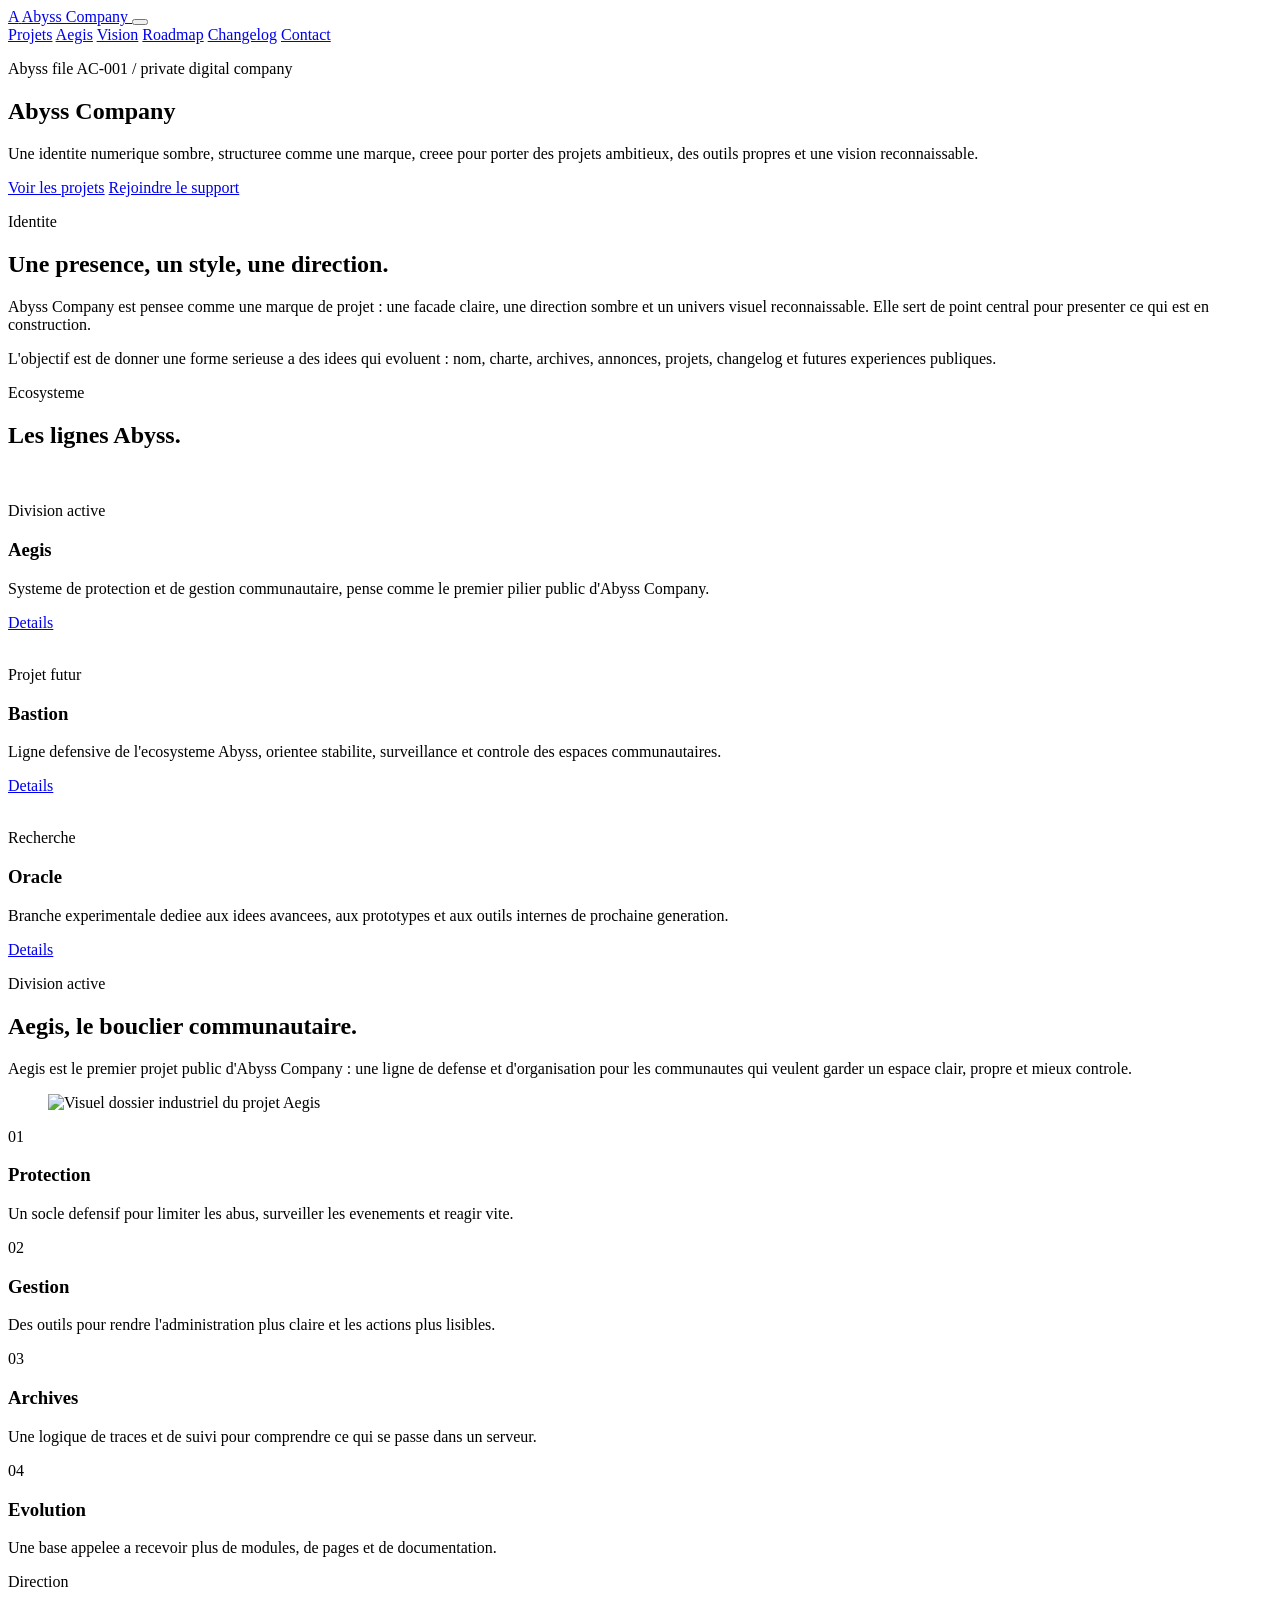
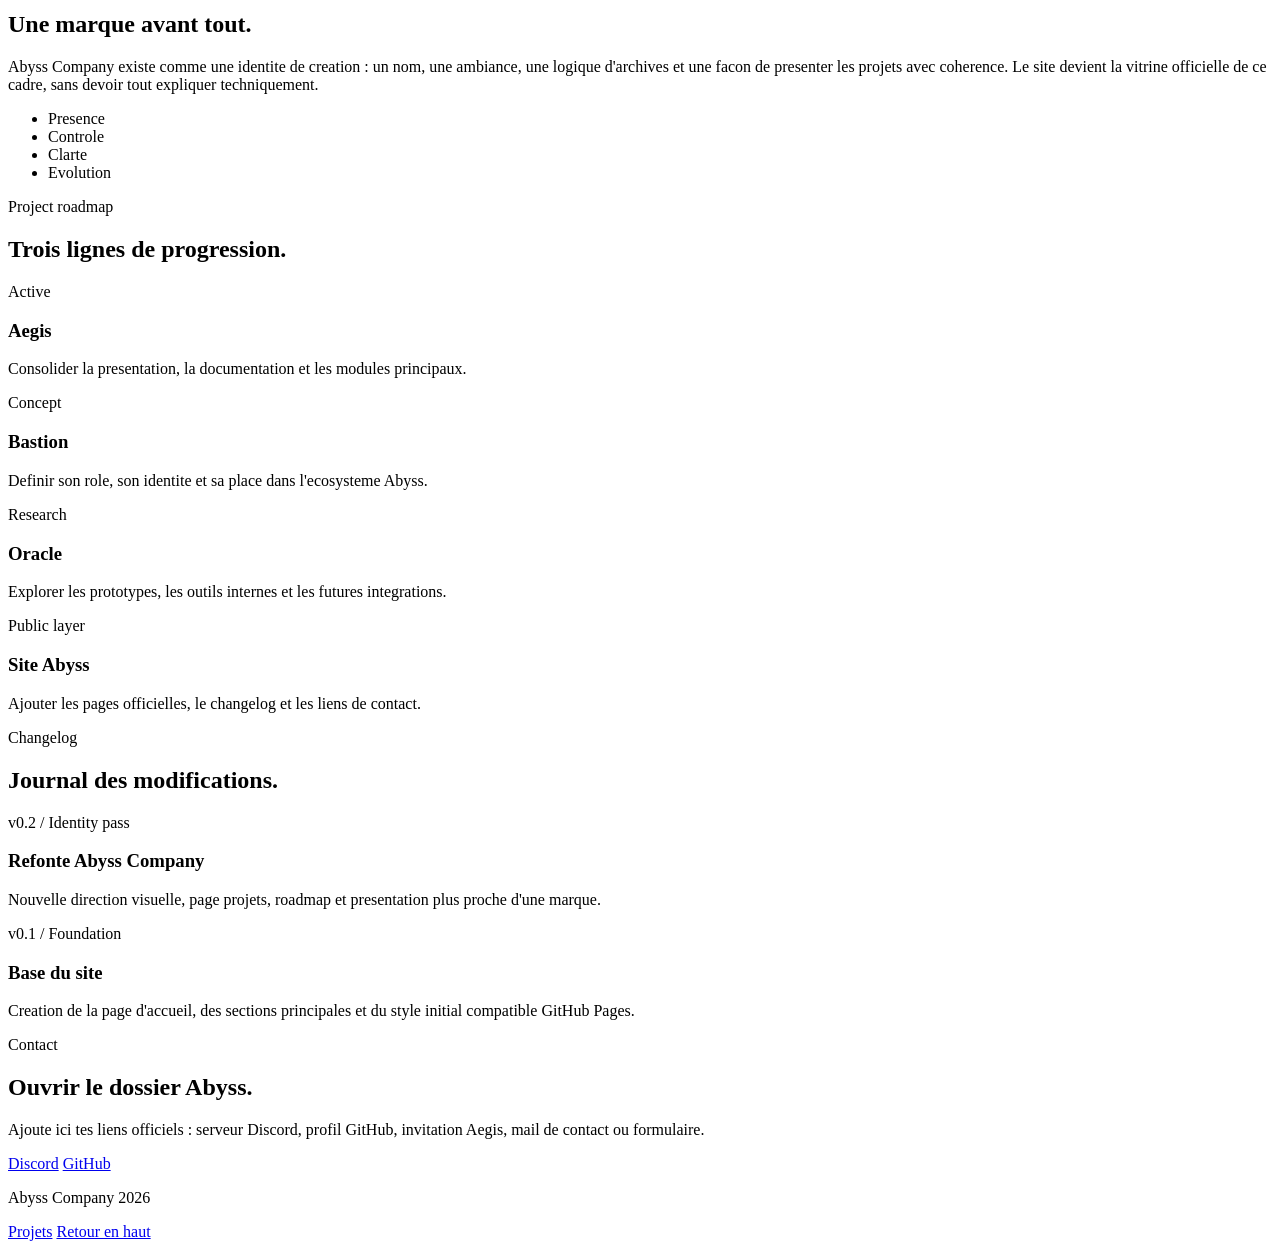
==== index.html @ 62815c14 "Add Abyss Company homepage" ====
<!doctype html>
<html lang="fr">
  <head>
    <meta charset="utf-8" />
    <meta name="viewport" content="width=device-width, initial-scale=1" />
    <meta
      name="description"
      content="Abyss Company est une identite numerique sombre et structuree, construite autour de projets ambitieux, d'outils communautaires et d'experiences en ligne."
    />
    <title>Abyss Company</title>
    <link rel="preconnect" href="https://fonts.googleapis.com" />
    <link rel="preconnect" href="https://fonts.gstatic.com" crossorigin />
    <link
      href="https://fonts.googleapis.com/css2?family=Cinzel:wght@600;700;800&family=Inter:wght@400;500;600;700;800&display=swap"
      rel="stylesheet"
    />
    <link rel="stylesheet" href="styles.css" />
  </head>
  <body>
    <header class="site-header">
      <a class="brand" href="index.html#top" aria-label="Abyss Company accueil">
        <span class="brand-mark">A</span>
        <span>Abyss Company</span>
      </a>

      <button class="nav-toggle" type="button" aria-expanded="false" aria-controls="site-nav">
        <span></span>
        <span></span>
        <span></span>
      </button>

      <nav class="site-nav" id="site-nav" aria-label="Navigation principale">
        <a href="projects.html">Projets</a>
        <a href="#aegis">Aegis</a>
        <a href="#vision">Vision</a>
        <a href="#roadmap">Roadmap</a>
        <a href="#changelog">Changelog</a>
        <a class="nav-action" href="#contact">Contact</a>
      </nav>
    </header>

    <main id="top">
      <section class="hero">
        <div class="hero-backdrop" aria-hidden="true"></div>
        <div class="hero-content">
          <p class="eyebrow">Abyss file AC-001 / private digital company</p>
          <h1>Abyss Company</h1>
          <p class="hero-lead">
            Une identite numerique sombre, structuree comme une marque, creee
            pour porter des projets ambitieux, des outils propres et une vision
            reconnaissable.
          </p>
          <div class="hero-actions" aria-label="Actions principales">
            <a class="button primary" href="projects.html">Voir les projets</a>
            <a class="button secondary" href="#contact">Rejoindre le support</a>
          </div>
        </div>
      </section>

      <section class="section intro" aria-labelledby="intro-title">
        <div class="section-heading">
          <p class="eyebrow">Identite</p>
          <h2 id="intro-title">Une presence, un style, une direction.</h2>
        </div>
        <div class="intro-grid">
          <p>
            Abyss Company est pensee comme une marque de projet : une facade
            claire, une direction sombre et un univers visuel reconnaissable.
            Elle sert de point central pour presenter ce qui est en construction.
          </p>
          <p>
            L'objectif est de donner une forme serieuse a des idees qui
            evoluent : nom, charte, archives, annonces, projets, changelog et
            futures experiences publiques.
          </p>
        </div>
      </section>

      <section class="section projects-section" id="projects" aria-labelledby="projects-title">
        <div class="section-heading">
          <p class="eyebrow">Ecosysteme</p>
          <h2 id="projects-title">Les lignes Abyss.</h2>
        </div>

        <div class="project-grid">
          <article class="project-card featured">
            <img src="assets/aegis-dossier.svg" alt="" aria-hidden="true" />
            <div>
              <p class="card-label">Division active</p>
              <h3>Aegis</h3>
              <p>
                Systeme de protection et de gestion communautaire, pense comme
                le premier pilier public d'Abyss Company.
              </p>
            </div>
            <a href="projects.html#aegis" aria-label="Voir le projet Aegis">Details</a>
          </article>

          <article class="project-card">
            <img src="assets/abyss-sigil.svg" alt="" aria-hidden="true" />
            <div>
              <p class="card-label">Projet futur</p>
              <h3>Bastion</h3>
              <p>
                Ligne defensive de l'ecosysteme Abyss, orientee stabilite,
                surveillance et controle des espaces communautaires.
              </p>
            </div>
            <a href="projects.html#bastion" aria-label="Voir le projet Bastion">Details</a>
          </article>

          <article class="project-card">
            <img src="assets/hero-abyss-industrial.svg" alt="" aria-hidden="true" />
            <div>
              <p class="card-label">Recherche</p>
              <h3>Oracle</h3>
              <p>
                Branche experimentale dediee aux idees avancees, aux prototypes
                et aux outils internes de prochaine generation.
              </p>
            </div>
            <a href="projects.html#oracle" aria-label="Voir le projet Oracle">Details</a>
          </article>
        </div>
      </section>

      <section class="section split-section" id="aegis" aria-labelledby="aegis-title">
        <div class="section-heading">
          <p class="eyebrow">Division active</p>
          <h2 id="aegis-title">Aegis, le bouclier communautaire.</h2>
          <p>
            Aegis est le premier projet public d'Abyss Company : une ligne de
            defense et d'organisation pour les communautes qui veulent garder un
            espace clair, propre et mieux controle.
          </p>
        </div>

        <figure class="dossier-visual">
          <img src="assets/aegis-dossier.svg" alt="Visuel dossier industriel du projet Aegis" />
        </figure>

        <div class="feature-list">
          <article>
            <span>01</span>
            <h3>Protection</h3>
            <p>Un socle defensif pour limiter les abus, surveiller les evenements et reagir vite.</p>
          </article>
          <article>
            <span>02</span>
            <h3>Gestion</h3>
            <p>Des outils pour rendre l'administration plus claire et les actions plus lisibles.</p>
          </article>
          <article>
            <span>03</span>
            <h3>Archives</h3>
            <p>Une logique de traces et de suivi pour comprendre ce qui se passe dans un serveur.</p>
          </article>
          <article>
            <span>04</span>
            <h3>Evolution</h3>
            <p>Une base appelee a recevoir plus de modules, de pages et de documentation.</p>
          </article>
        </div>
      </section>

      <section class="section vision-section" id="vision" aria-labelledby="vision-title">
        <div class="section-heading">
          <p class="eyebrow">Direction</p>
          <h2 id="vision-title">Une marque avant tout.</h2>
        </div>

        <div class="vision-panel">
          <p>
            Abyss Company existe comme une identite de creation : un nom, une
            ambiance, une logique d'archives et une facon de presenter les
            projets avec coherence. Le site devient la vitrine officielle de ce
            cadre, sans devoir tout expliquer techniquement.
          </p>
          <ul class="pill-list" aria-label="Valeurs Abyss Company">
            <li>Presence</li>
            <li>Controle</li>
            <li>Clarte</li>
            <li>Evolution</li>
          </ul>
        </div>
      </section>

      <section class="section roadmap-section" id="roadmap" aria-labelledby="roadmap-title">
        <div class="section-heading">
          <p class="eyebrow">Project roadmap</p>
          <h2 id="roadmap-title">Trois lignes de progression.</h2>
        </div>

        <div class="timeline">
          <article>
            <span>Active</span>
            <h3>Aegis</h3>
            <p>Consolider la presentation, la documentation et les modules principaux.</p>
          </article>
          <article>
            <span>Concept</span>
            <h3>Bastion</h3>
            <p>Definir son role, son identite et sa place dans l'ecosysteme Abyss.</p>
          </article>
          <article>
            <span>Research</span>
            <h3>Oracle</h3>
            <p>Explorer les prototypes, les outils internes et les futures integrations.</p>
          </article>
          <article>
            <span>Public layer</span>
            <h3>Site Abyss</h3>
            <p>Ajouter les pages officielles, le changelog et les liens de contact.</p>
          </article>
        </div>
      </section>

      <section class="section changelog-section" id="changelog" aria-labelledby="changelog-title">
        <div class="section-heading">
          <p class="eyebrow">Changelog</p>
          <h2 id="changelog-title">Journal des modifications.</h2>
        </div>

        <div class="changelog-list">
          <article>
            <span>v0.2 / Identity pass</span>
            <h3>Refonte Abyss Company</h3>
            <p>Nouvelle direction visuelle, page projets, roadmap et presentation plus proche d'une marque.</p>
          </article>
          <article>
            <span>v0.1 / Foundation</span>
            <h3>Base du site</h3>
            <p>Creation de la page d'accueil, des sections principales et du style initial compatible GitHub Pages.</p>
          </article>
        </div>
      </section>

      <section class="section contact-section" id="contact" aria-labelledby="contact-title">
        <div class="contact-copy">
          <p class="eyebrow">Contact</p>
          <h2 id="contact-title">Ouvrir le dossier Abyss.</h2>
          <p>
            Ajoute ici tes liens officiels : serveur Discord, profil GitHub,
            invitation Aegis, mail de contact ou formulaire.
          </p>
        </div>
        <div class="contact-actions">
          <a class="button primary" href="#" aria-label="Lien Discord a remplacer">Discord</a>
          <a class="button secondary" href="#" aria-label="Lien GitHub a remplacer">GitHub</a>
        </div>
      </section>
    </main>

    <footer class="site-footer">
      <p>Abyss Company 2026</p>
      <div class="footer-links">
        <a href="projects.html">Projets</a>
        <a href="#top">Retour en haut</a>
      </div>
    </footer>

    <script src="script.js"></script>
  </body>
</html>
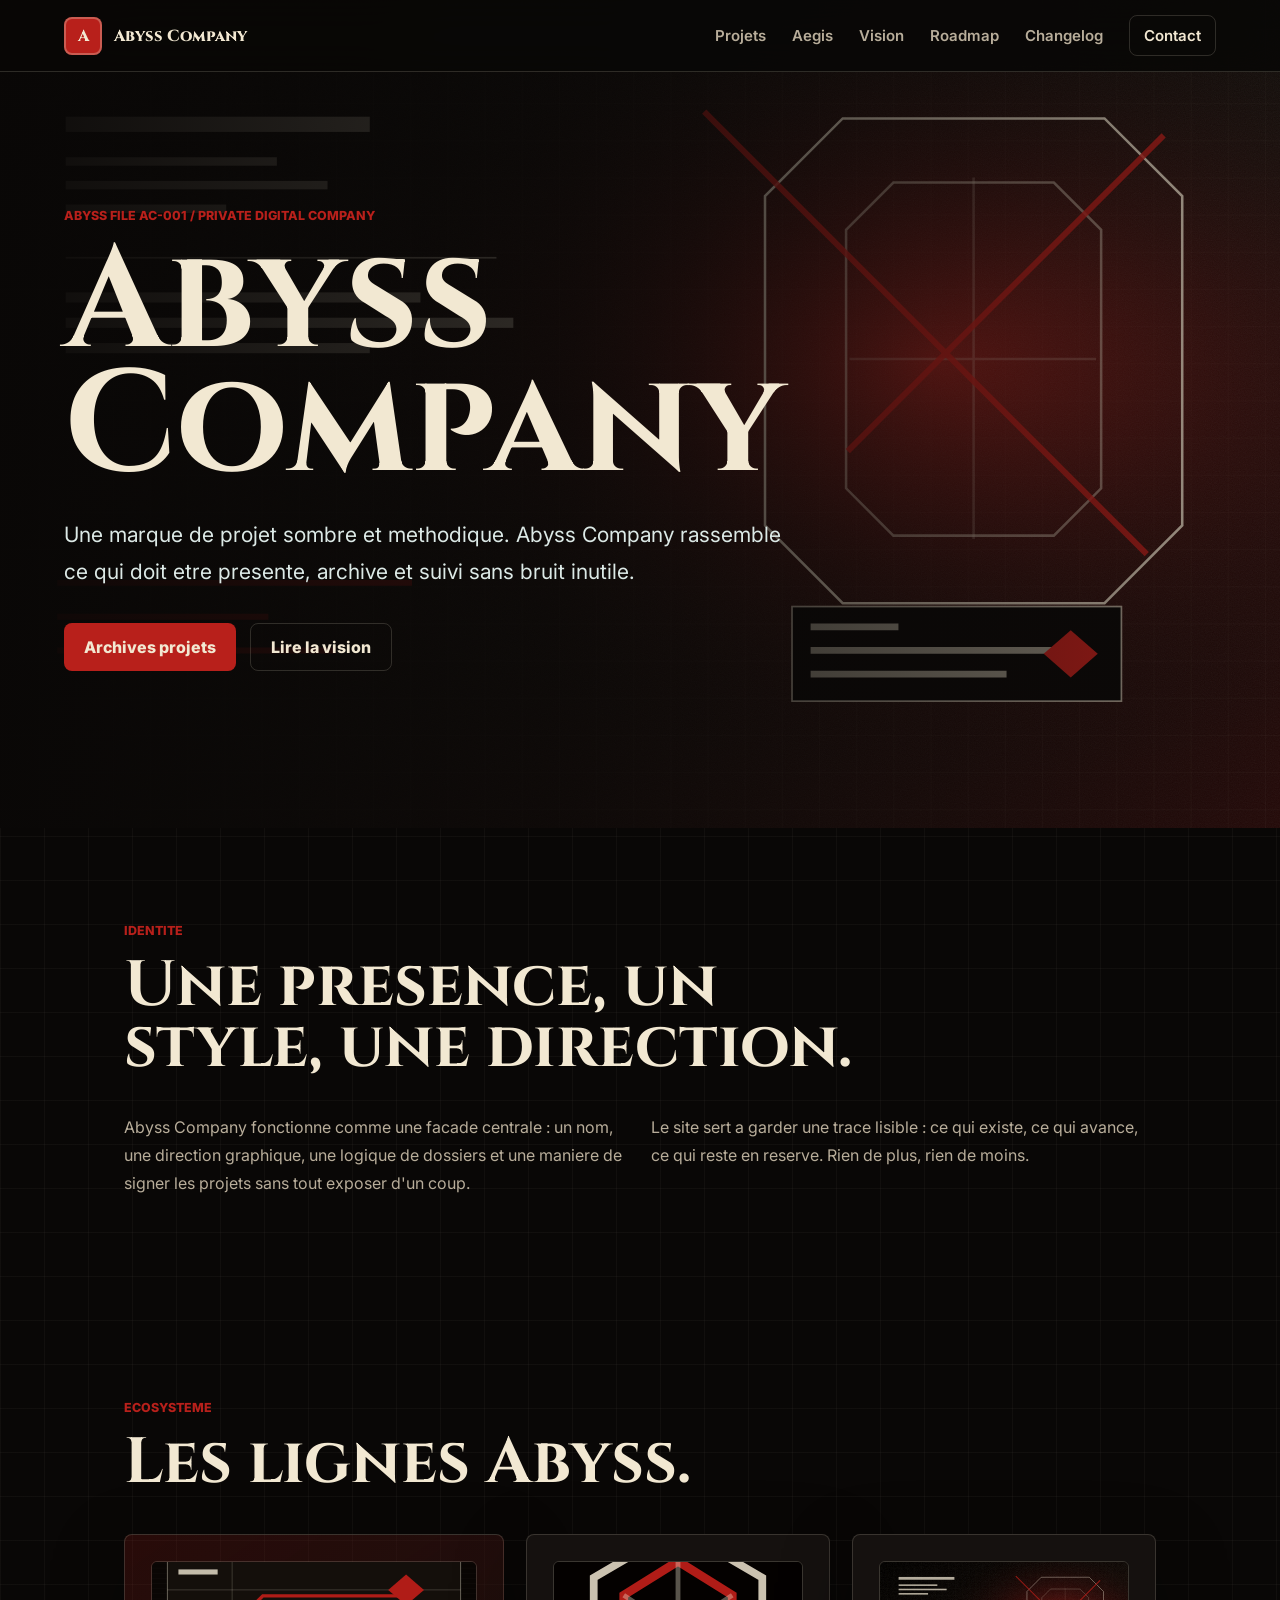
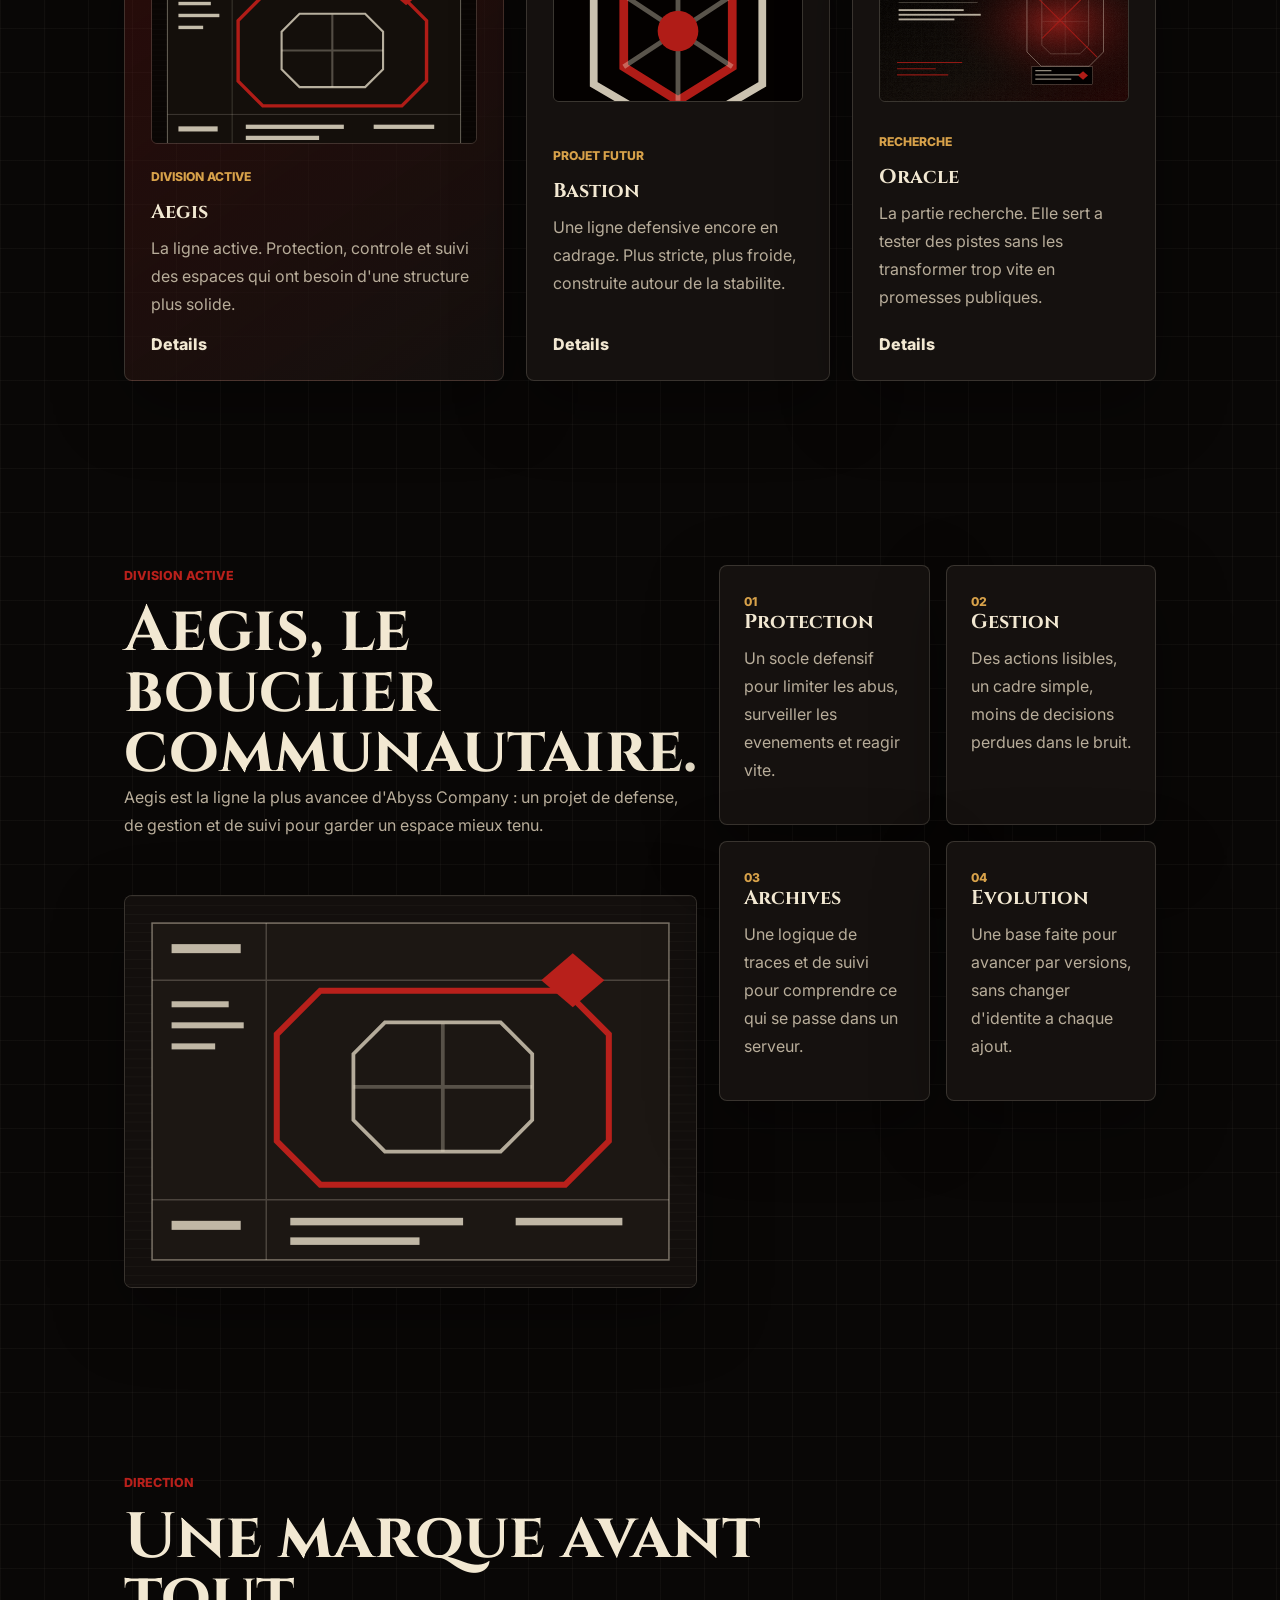
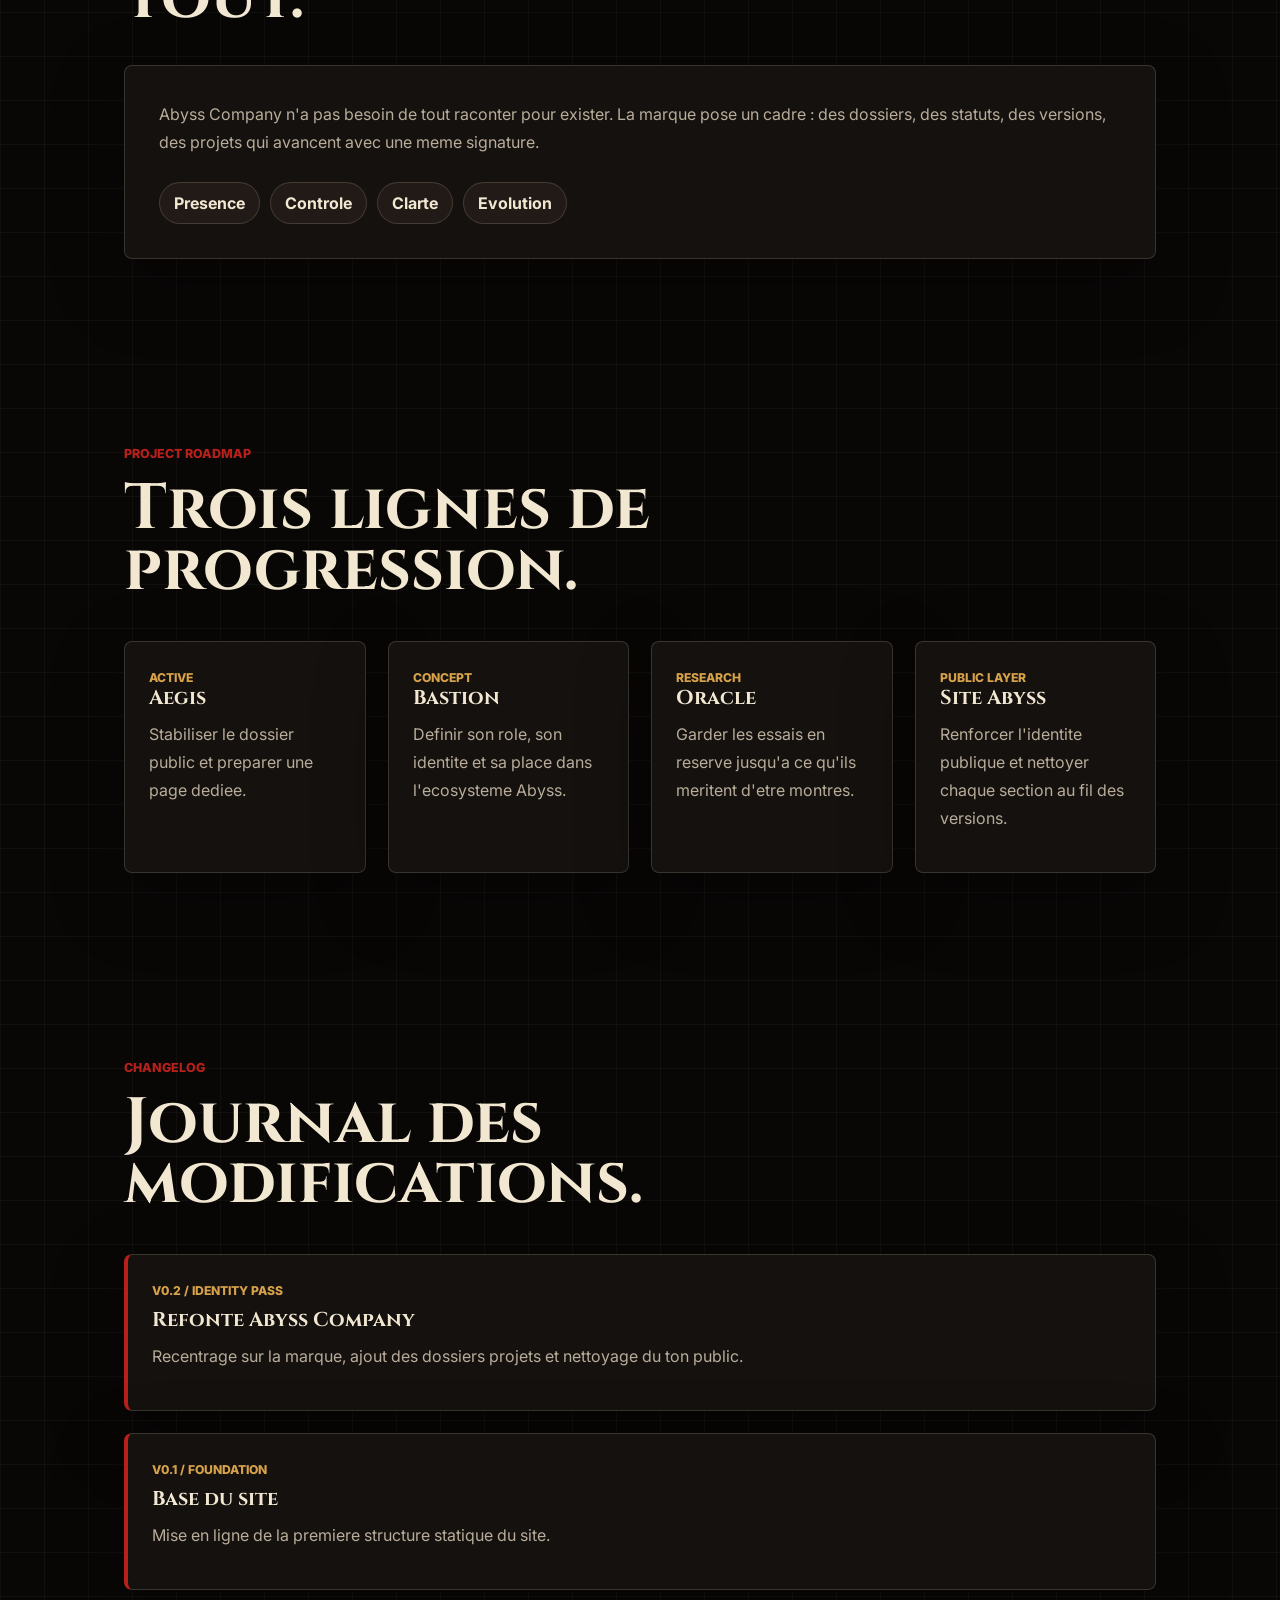
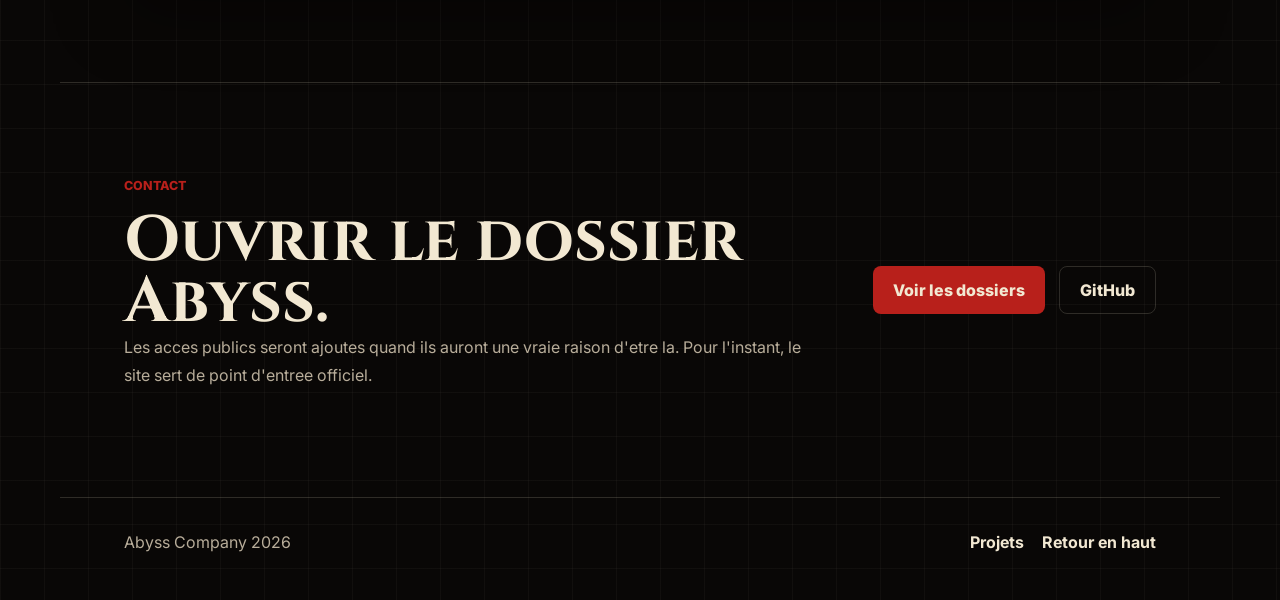
==== commit 58df67b9: "Clean public copy tone" ====
--- a/index.html
+++ b/index.html
@@ -5,7 +5,7 @@
     <meta name="viewport" content="width=device-width, initial-scale=1" />
     <meta
       name="description"
-      content="Abyss Company est une identite numerique sombre et structuree, construite autour de projets ambitieux, d'outils communautaires et d'experiences en ligne."
+      content="Abyss Company est une identite numerique sombre, construite autour d'une presence forte, de projets suivis et d'une direction visuelle precise."
     />
     <title>Abyss Company</title>
     <link rel="preconnect" href="https://fonts.googleapis.com" />
@@ -46,13 +46,12 @@
           <p class="eyebrow">Abyss file AC-001 / private digital company</p>
           <h1>Abyss Company</h1>
           <p class="hero-lead">
-            Une identite numerique sombre, structuree comme une marque, creee
-            pour porter des projets ambitieux, des outils propres et une vision
-            reconnaissable.
+            Une marque de projet sombre et methodique. Abyss Company rassemble
+            ce qui doit etre presente, archive et suivi sans bruit inutile.
           </p>
           <div class="hero-actions" aria-label="Actions principales">
-            <a class="button primary" href="projects.html">Voir les projets</a>
-            <a class="button secondary" href="#contact">Rejoindre le support</a>
+            <a class="button primary" href="projects.html">Archives projets</a>
+            <a class="button secondary" href="#vision">Lire la vision</a>
           </div>
         </div>
       </section>
@@ -64,14 +63,13 @@
         </div>
         <div class="intro-grid">
           <p>
-            Abyss Company est pensee comme une marque de projet : une facade
-            claire, une direction sombre et un univers visuel reconnaissable.
-            Elle sert de point central pour presenter ce qui est en construction.
-          </p>
-          <p>
-            L'objectif est de donner une forme serieuse a des idees qui
-            evoluent : nom, charte, archives, annonces, projets, changelog et
-            futures experiences publiques.
+            Abyss Company fonctionne comme une facade centrale : un nom, une
+            direction graphique, une logique de dossiers et une maniere de
+            signer les projets sans tout exposer d'un coup.
+          </p>
+          <p>
+            Le site sert a garder une trace lisible : ce qui existe, ce qui
+            avance, ce qui reste en reserve. Rien de plus, rien de moins.
           </p>
         </div>
       </section>
@@ -89,8 +87,8 @@
               <p class="card-label">Division active</p>
               <h3>Aegis</h3>
               <p>
-                Systeme de protection et de gestion communautaire, pense comme
-                le premier pilier public d'Abyss Company.
+                La ligne active. Protection, controle et suivi des espaces qui
+                ont besoin d'une structure plus solide.
               </p>
             </div>
             <a href="projects.html#aegis" aria-label="Voir le projet Aegis">Details</a>
@@ -102,8 +100,8 @@
               <p class="card-label">Projet futur</p>
               <h3>Bastion</h3>
               <p>
-                Ligne defensive de l'ecosysteme Abyss, orientee stabilite,
-                surveillance et controle des espaces communautaires.
+                Une ligne defensive encore en cadrage. Plus stricte, plus
+                froide, construite autour de la stabilite.
               </p>
             </div>
             <a href="projects.html#bastion" aria-label="Voir le projet Bastion">Details</a>
@@ -115,8 +113,8 @@
               <p class="card-label">Recherche</p>
               <h3>Oracle</h3>
               <p>
-                Branche experimentale dediee aux idees avancees, aux prototypes
-                et aux outils internes de prochaine generation.
+                La partie recherche. Elle sert a tester des pistes sans les
+                transformer trop vite en promesses publiques.
               </p>
             </div>
             <a href="projects.html#oracle" aria-label="Voir le projet Oracle">Details</a>
@@ -129,9 +127,8 @@
           <p class="eyebrow">Division active</p>
           <h2 id="aegis-title">Aegis, le bouclier communautaire.</h2>
           <p>
-            Aegis est le premier projet public d'Abyss Company : une ligne de
-            defense et d'organisation pour les communautes qui veulent garder un
-            espace clair, propre et mieux controle.
+            Aegis est la ligne la plus avancee d'Abyss Company : un projet de
+            defense, de gestion et de suivi pour garder un espace mieux tenu.
           </p>
         </div>
 
@@ -148,7 +145,7 @@
           <article>
             <span>02</span>
             <h3>Gestion</h3>
-            <p>Des outils pour rendre l'administration plus claire et les actions plus lisibles.</p>
+            <p>Des actions lisibles, un cadre simple, moins de decisions perdues dans le bruit.</p>
           </article>
           <article>
             <span>03</span>
@@ -158,7 +155,7 @@
           <article>
             <span>04</span>
             <h3>Evolution</h3>
-            <p>Une base appelee a recevoir plus de modules, de pages et de documentation.</p>
+            <p>Une base faite pour avancer par versions, sans changer d'identite a chaque ajout.</p>
           </article>
         </div>
       </section>
@@ -171,10 +168,9 @@
 
         <div class="vision-panel">
           <p>
-            Abyss Company existe comme une identite de creation : un nom, une
-            ambiance, une logique d'archives et une facon de presenter les
-            projets avec coherence. Le site devient la vitrine officielle de ce
-            cadre, sans devoir tout expliquer techniquement.
+            Abyss Company n'a pas besoin de tout raconter pour exister. La
+            marque pose un cadre : des dossiers, des statuts, des versions, des
+            projets qui avancent avec une meme signature.
           </p>
           <ul class="pill-list" aria-label="Valeurs Abyss Company">
             <li>Presence</li>
@@ -195,7 +191,7 @@
           <article>
             <span>Active</span>
             <h3>Aegis</h3>
-            <p>Consolider la presentation, la documentation et les modules principaux.</p>
+            <p>Stabiliser le dossier public et preparer une page dediee.</p>
           </article>
           <article>
             <span>Concept</span>
@@ -205,12 +201,12 @@
           <article>
             <span>Research</span>
             <h3>Oracle</h3>
-            <p>Explorer les prototypes, les outils internes et les futures integrations.</p>
+            <p>Garder les essais en reserve jusqu'a ce qu'ils meritent d'etre montres.</p>
           </article>
           <article>
             <span>Public layer</span>
             <h3>Site Abyss</h3>
-            <p>Ajouter les pages officielles, le changelog et les liens de contact.</p>
+            <p>Renforcer l'identite publique et nettoyer chaque section au fil des versions.</p>
           </article>
         </div>
       </section>
@@ -225,12 +221,12 @@
           <article>
             <span>v0.2 / Identity pass</span>
             <h3>Refonte Abyss Company</h3>
-            <p>Nouvelle direction visuelle, page projets, roadmap et presentation plus proche d'une marque.</p>
+            <p>Recentrage sur la marque, ajout des dossiers projets et nettoyage du ton public.</p>
           </article>
           <article>
             <span>v0.1 / Foundation</span>
             <h3>Base du site</h3>
-            <p>Creation de la page d'accueil, des sections principales et du style initial compatible GitHub Pages.</p>
+            <p>Mise en ligne de la premiere structure statique du site.</p>
           </article>
         </div>
       </section>
@@ -240,13 +236,13 @@
           <p class="eyebrow">Contact</p>
           <h2 id="contact-title">Ouvrir le dossier Abyss.</h2>
           <p>
-            Ajoute ici tes liens officiels : serveur Discord, profil GitHub,
-            invitation Aegis, mail de contact ou formulaire.
+            Les acces publics seront ajoutes quand ils auront une vraie raison
+            d'etre la. Pour l'instant, le site sert de point d'entree officiel.
           </p>
         </div>
         <div class="contact-actions">
-          <a class="button primary" href="#" aria-label="Lien Discord a remplacer">Discord</a>
-          <a class="button secondary" href="#" aria-label="Lien GitHub a remplacer">GitHub</a>
+          <a class="button primary" href="projects.html">Voir les dossiers</a>
+          <a class="button secondary" href="https://github.com/Nagisanyan/Abyss-Company">GitHub</a>
         </div>
       </section>
     </main>
--- a/styles.css
+++ b/styles.css
@@ -0,0 +1,585 @@
+:root {
+  color-scheme: dark;
+  --bg: #090706;
+  --panel: #15110f;
+  --panel-strong: #211a16;
+  --text: #f2e8d2;
+  --muted: #b8ad9a;
+  --line: rgba(242, 232, 210, 0.16);
+  --accent: #b8201b;
+  --accent-strong: #f2e8d2;
+  --warning: #d8a24a;
+  --shadow: 0 24px 70px rgba(0, 0, 0, 0.35);
+  --max: 1160px;
+}
+
+* {
+  box-sizing: border-box;
+}
+
+html {
+  scroll-behavior: smooth;
+}
+
+body {
+  margin: 0;
+  font-family: Inter, system-ui, -apple-system, BlinkMacSystemFont, "Segoe UI", sans-serif;
+  background:
+    linear-gradient(rgba(242, 232, 210, 0.035) 1px, transparent 1px),
+    linear-gradient(90deg, rgba(242, 232, 210, 0.035) 1px, transparent 1px),
+    var(--bg);
+  background-size: 44px 44px;
+  color: var(--text);
+}
+
+a {
+  color: inherit;
+  text-decoration: none;
+}
+
+.site-header {
+  align-items: center;
+  backdrop-filter: blur(18px);
+  background: rgba(9, 7, 6, 0.88);
+  border-bottom: 1px solid var(--line);
+  display: flex;
+  justify-content: space-between;
+  left: 0;
+  min-height: 72px;
+  padding: 0 5vw;
+  position: fixed;
+  right: 0;
+  top: 0;
+  z-index: 20;
+}
+
+.brand,
+.site-nav {
+  align-items: center;
+  display: flex;
+}
+
+.brand {
+  font-family: Cinzel, Georgia, serif;
+  font-weight: 800;
+  gap: 12px;
+}
+
+.brand-mark {
+  align-items: center;
+  background: var(--accent);
+  border-radius: 8px;
+  box-shadow: inset 0 0 0 2px rgba(242, 232, 210, 0.3);
+  color: var(--text);
+  display: inline-flex;
+  height: 38px;
+  justify-content: center;
+  width: 38px;
+}
+
+.site-nav {
+  color: var(--muted);
+  gap: 26px;
+  font-size: 0.94rem;
+  font-weight: 600;
+}
+
+.site-nav a:hover,
+.site-nav a:focus-visible {
+  color: var(--text);
+}
+
+.nav-action {
+  border: 1px solid var(--line);
+  border-radius: 8px;
+  color: var(--text);
+  padding: 10px 14px;
+}
+
+.nav-toggle {
+  display: none;
+}
+
+.hero {
+  align-items: center;
+  display: grid;
+  min-height: 92vh;
+  overflow: hidden;
+  padding: 120px 5vw 72px;
+  position: relative;
+}
+
+.hero-backdrop {
+  background:
+    linear-gradient(90deg, rgba(9, 7, 6, 0.98) 0%, rgba(9, 7, 6, 0.78) 44%, rgba(9, 7, 6, 0.18) 100%),
+    url("assets/hero-abyss-industrial.svg");
+  background-position: center;
+  background-size: cover;
+  inset: 0;
+  position: absolute;
+  transform: scale(1.02);
+}
+
+.hero-content {
+  max-width: var(--max);
+  position: relative;
+  width: 100%;
+}
+
+.eyebrow {
+  color: var(--accent);
+  font-size: 0.78rem;
+  font-weight: 800;
+  letter-spacing: 0;
+  margin: 0 0 14px;
+  text-transform: uppercase;
+}
+
+h1,
+h2,
+h3,
+p {
+  margin-top: 0;
+}
+
+h1 {
+  font-family: Cinzel, Georgia, serif;
+  font-size: clamp(4rem, 12vw, 9rem);
+  letter-spacing: 0;
+  line-height: 0.86;
+  margin-bottom: 28px;
+  max-width: 980px;
+}
+
+h2 {
+  font-family: Cinzel, Georgia, serif;
+  font-size: clamp(2rem, 5vw, 4.6rem);
+  letter-spacing: 0;
+  line-height: 0.95;
+  margin-bottom: 0;
+}
+
+h3 {
+  font-family: Cinzel, Georgia, serif;
+  font-size: 1.25rem;
+  line-height: 1.2;
+  margin-bottom: 10px;
+}
+
+p {
+  color: var(--muted);
+  line-height: 1.75;
+}
+
+.hero-lead {
+  color: #dce9e6;
+  font-size: clamp(1.05rem, 2vw, 1.32rem);
+  max-width: 720px;
+}
+
+.hero-actions,
+.contact-actions {
+  display: flex;
+  flex-wrap: wrap;
+  gap: 14px;
+  margin-top: 32px;
+}
+
+.button {
+  align-items: center;
+  border-radius: 8px;
+  display: inline-flex;
+  font-weight: 800;
+  justify-content: center;
+  min-height: 48px;
+  padding: 0 20px;
+}
+
+.button.primary {
+  background: var(--accent);
+  color: var(--text);
+}
+
+.button.secondary {
+  border: 1px solid var(--line);
+  color: var(--text);
+}
+
+.section {
+  margin: 0 auto;
+  max-width: var(--max);
+  padding: 92px 5vw;
+}
+
+.section-heading {
+  max-width: 780px;
+}
+
+.intro-grid,
+.project-grid,
+.split-section,
+.timeline,
+.changelog-list,
+.contact-section {
+  display: grid;
+  gap: 22px;
+}
+
+.intro-grid {
+  grid-template-columns: repeat(2, minmax(0, 1fr));
+  margin-top: 36px;
+}
+
+.project-grid {
+  grid-template-columns: 1.25fr 1fr 1fr;
+  margin-top: 40px;
+}
+
+.project-card,
+.feature-list article,
+.timeline article,
+.vision-panel {
+  background: var(--panel);
+  border: 1px solid var(--line);
+  border-radius: 8px;
+  box-shadow: var(--shadow);
+}
+
+.project-card {
+  display: flex;
+  flex-direction: column;
+  justify-content: space-between;
+  min-height: 300px;
+  overflow: hidden;
+  padding: 26px;
+  position: relative;
+}
+
+.project-card.featured {
+  background: linear-gradient(145deg, rgba(184, 32, 27, 0.18), rgba(21, 17, 15, 0.98));
+}
+
+.project-card a {
+  color: var(--accent-strong);
+  font-weight: 800;
+}
+
+.project-card img {
+  aspect-ratio: 16 / 9;
+  border: 1px solid var(--line);
+  border-radius: 6px;
+  display: block;
+  filter: saturate(0.9) contrast(1.08);
+  margin-bottom: 22px;
+  object-fit: cover;
+  width: 100%;
+}
+
+.card-label,
+.feature-list span,
+.timeline span {
+  color: var(--warning);
+  font-size: 0.76rem;
+  font-weight: 800;
+  text-transform: uppercase;
+}
+
+.split-section {
+  align-items: start;
+  grid-template-columns: 0.88fr 1.12fr;
+}
+
+.split-section .section-heading {
+  grid-column: 1;
+}
+
+.dossier-visual {
+  background: var(--panel);
+  border: 1px solid var(--line);
+  border-radius: 8px;
+  box-shadow: var(--shadow);
+  grid-column: 1;
+  margin: 18px 0 0;
+  overflow: hidden;
+}
+
+.dossier-visual img {
+  display: block;
+  width: 100%;
+}
+
+.feature-list {
+  display: grid;
+  gap: 16px;
+  grid-column: 2;
+  grid-row: 1 / span 2;
+  grid-template-columns: repeat(2, minmax(0, 1fr));
+}
+
+.feature-list article,
+.timeline article {
+  padding: 24px;
+}
+
+.changelog-list {
+  margin-top: 40px;
+}
+
+.changelog-list article {
+  background: var(--panel);
+  border: 1px solid var(--line);
+  border-left: 4px solid var(--accent);
+  border-radius: 8px;
+  box-shadow: var(--shadow);
+  padding: 24px;
+}
+
+.changelog-list span {
+  color: var(--warning);
+  display: inline-block;
+  font-size: 0.76rem;
+  font-weight: 800;
+  margin-bottom: 10px;
+  text-transform: uppercase;
+}
+
+.vision-panel {
+  margin-top: 36px;
+  padding: 34px;
+}
+
+.pill-list {
+  display: flex;
+  flex-wrap: wrap;
+  gap: 10px;
+  list-style: none;
+  margin: 26px 0 0;
+  padding: 0;
+}
+
+.pill-list li {
+  background: var(--panel-strong);
+  border: 1px solid var(--line);
+  border-radius: 999px;
+  color: var(--text);
+  font-weight: 700;
+  padding: 10px 14px;
+}
+
+.timeline {
+  grid-template-columns: repeat(4, minmax(0, 1fr));
+  margin-top: 40px;
+}
+
+.contact-section {
+  align-items: center;
+  border-top: 1px solid var(--line);
+  grid-template-columns: 1fr auto;
+}
+
+.contact-copy {
+  max-width: 690px;
+}
+
+.contact-actions {
+  justify-content: flex-end;
+  margin-top: 0;
+}
+
+.site-footer {
+  align-items: center;
+  border-top: 1px solid var(--line);
+  color: var(--muted);
+  display: flex;
+  justify-content: space-between;
+  margin: 0 auto;
+  max-width: var(--max);
+  padding: 30px 5vw 44px;
+}
+
+.site-footer p {
+  margin: 0;
+}
+
+.site-footer a {
+  color: var(--text);
+  font-weight: 700;
+}
+
+.footer-links {
+  display: flex;
+  flex-wrap: wrap;
+  gap: 18px;
+}
+
+.page-hero {
+  align-items: end;
+  background:
+    linear-gradient(90deg, rgba(9, 7, 6, 0.98), rgba(9, 7, 6, 0.72)),
+    url("assets/hero-abyss-industrial.svg");
+  background-position: center;
+  background-size: cover;
+  display: grid;
+  min-height: 58vh;
+  padding: 130px 5vw 72px;
+}
+
+.page-hero > div {
+  margin: 0 auto;
+  max-width: var(--max);
+  width: 100%;
+}
+
+.project-detail {
+  align-items: center;
+  display: grid;
+  gap: 34px;
+  grid-template-columns: 1fr 0.9fr;
+}
+
+.project-detail.reverse {
+  grid-template-columns: 0.9fr 1fr;
+}
+
+.project-detail.reverse .project-detail-copy {
+  order: 2;
+}
+
+.project-detail.reverse img {
+  order: 1;
+}
+
+.project-detail img {
+  border: 1px solid var(--line);
+  border-radius: 8px;
+  box-shadow: var(--shadow);
+  display: block;
+  width: 100%;
+}
+
+.project-detail-copy {
+  max-width: 650px;
+}
+
+.status-list {
+  display: grid;
+  gap: 10px;
+  list-style: none;
+  margin: 28px 0 0;
+  padding: 0;
+}
+
+.status-list li {
+  align-items: center;
+  background: var(--panel);
+  border: 1px solid var(--line);
+  border-radius: 8px;
+  display: flex;
+  justify-content: space-between;
+  min-height: 52px;
+  padding: 12px 16px;
+}
+
+.status-list strong {
+  color: var(--text);
+}
+
+.status-list span {
+  color: var(--muted);
+  text-align: right;
+}
+
+@media (max-width: 900px) {
+  .nav-toggle {
+    align-items: center;
+    background: transparent;
+    border: 1px solid var(--line);
+    border-radius: 8px;
+    display: inline-flex;
+    flex-direction: column;
+    gap: 5px;
+    height: 42px;
+    justify-content: center;
+    width: 42px;
+  }
+
+  .nav-toggle span {
+    background: var(--text);
+    border-radius: 99px;
+    display: block;
+    height: 2px;
+    width: 18px;
+  }
+
+  .site-nav {
+    align-items: stretch;
+    background: rgba(9, 7, 6, 0.98);
+    border-bottom: 1px solid var(--line);
+    display: none;
+    flex-direction: column;
+    left: 0;
+    padding: 18px 5vw 24px;
+    position: absolute;
+    right: 0;
+    top: 72px;
+  }
+
+  .site-nav.open {
+    display: flex;
+  }
+
+  .intro-grid,
+  .project-grid,
+  .split-section,
+  .timeline,
+  .changelog-list,
+  .project-detail,
+  .project-detail.reverse,
+  .contact-section {
+    grid-template-columns: 1fr;
+  }
+
+  .split-section .section-heading,
+  .dossier-visual,
+  .feature-list,
+  .project-detail.reverse .project-detail-copy,
+  .project-detail.reverse img {
+    grid-column: auto;
+    grid-row: auto;
+    order: initial;
+  }
+
+  .contact-actions {
+    justify-content: flex-start;
+  }
+}
+
+@media (max-width: 560px) {
+  h1 {
+    font-size: clamp(3.1rem, 22vw, 5rem);
+  }
+
+  .hero {
+    min-height: 88vh;
+    padding-top: 110px;
+  }
+
+  .section {
+    padding-bottom: 68px;
+    padding-top: 68px;
+  }
+
+  .feature-list {
+    grid-template-columns: 1fr;
+  }
+
+  .project-card {
+    min-height: 240px;
+  }
+
+  .site-footer {
+    align-items: flex-start;
+    flex-direction: column;
+    gap: 12px;
+  }
+}
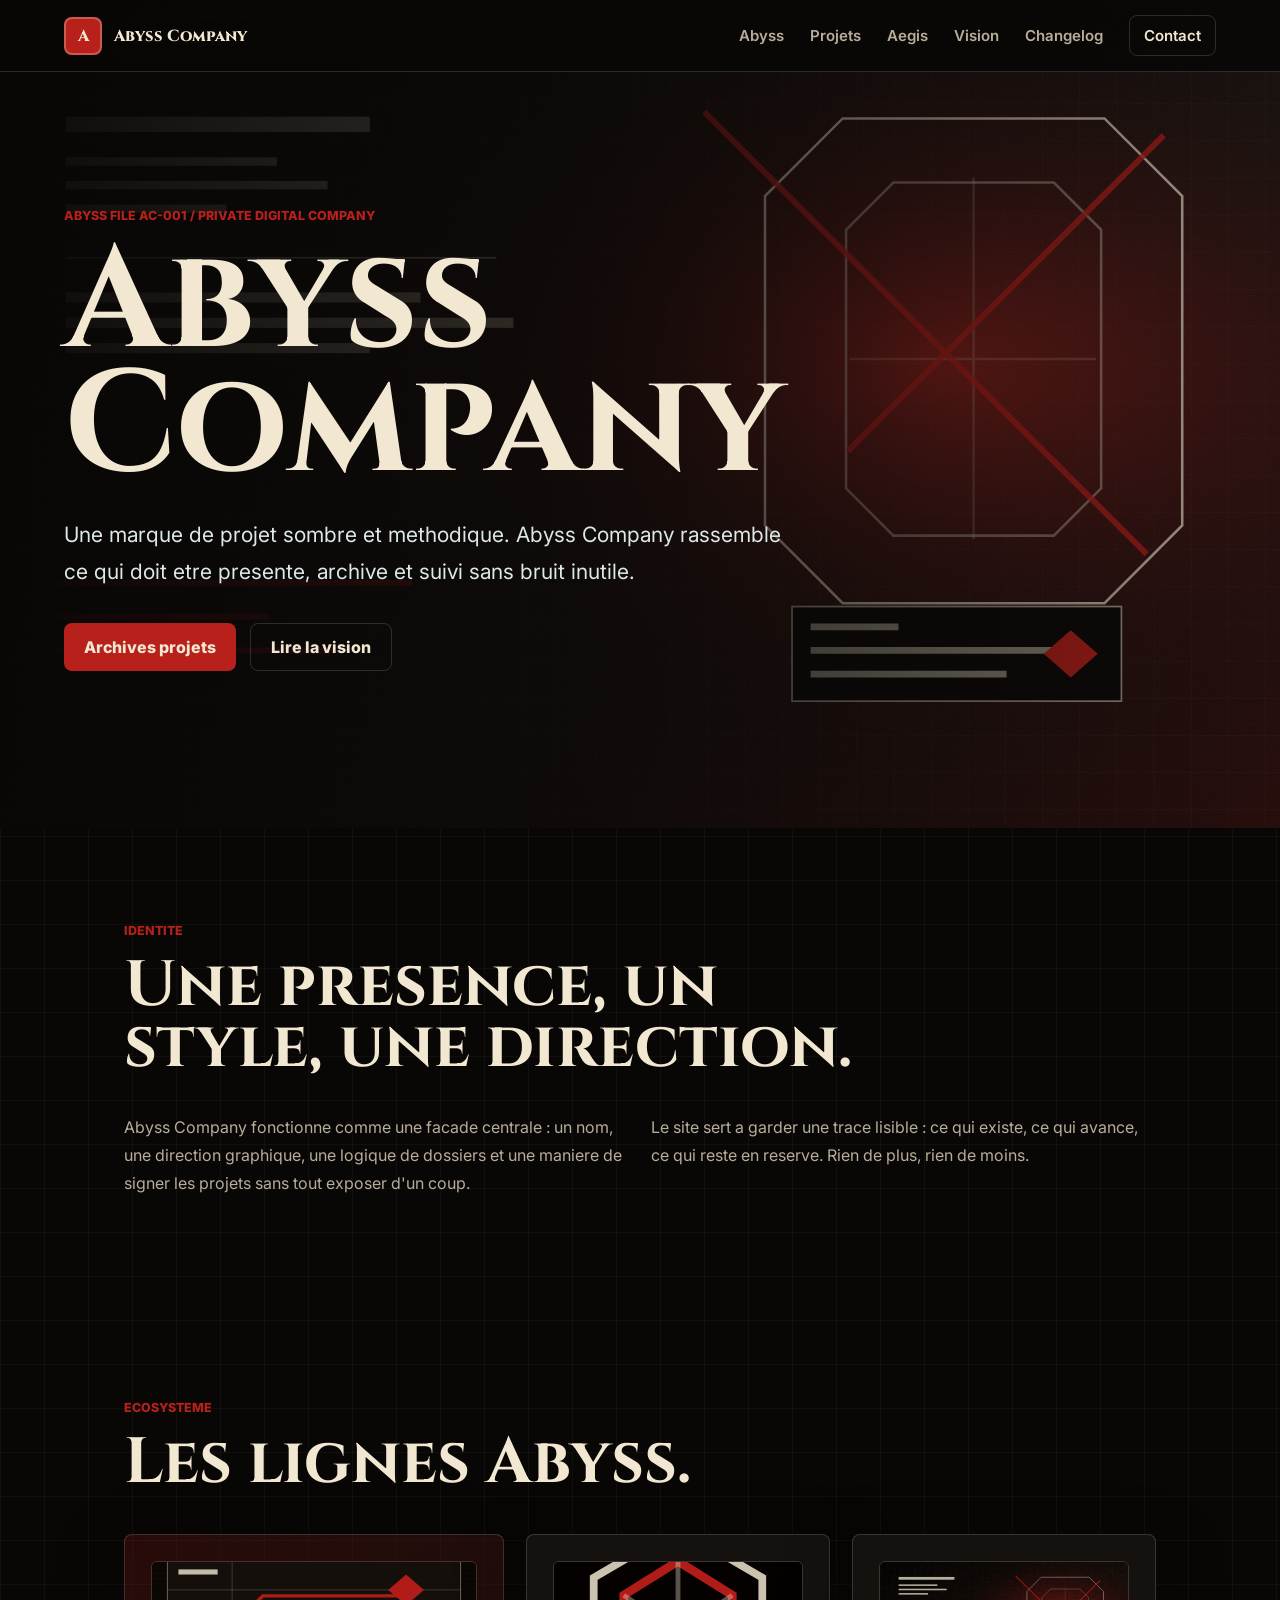
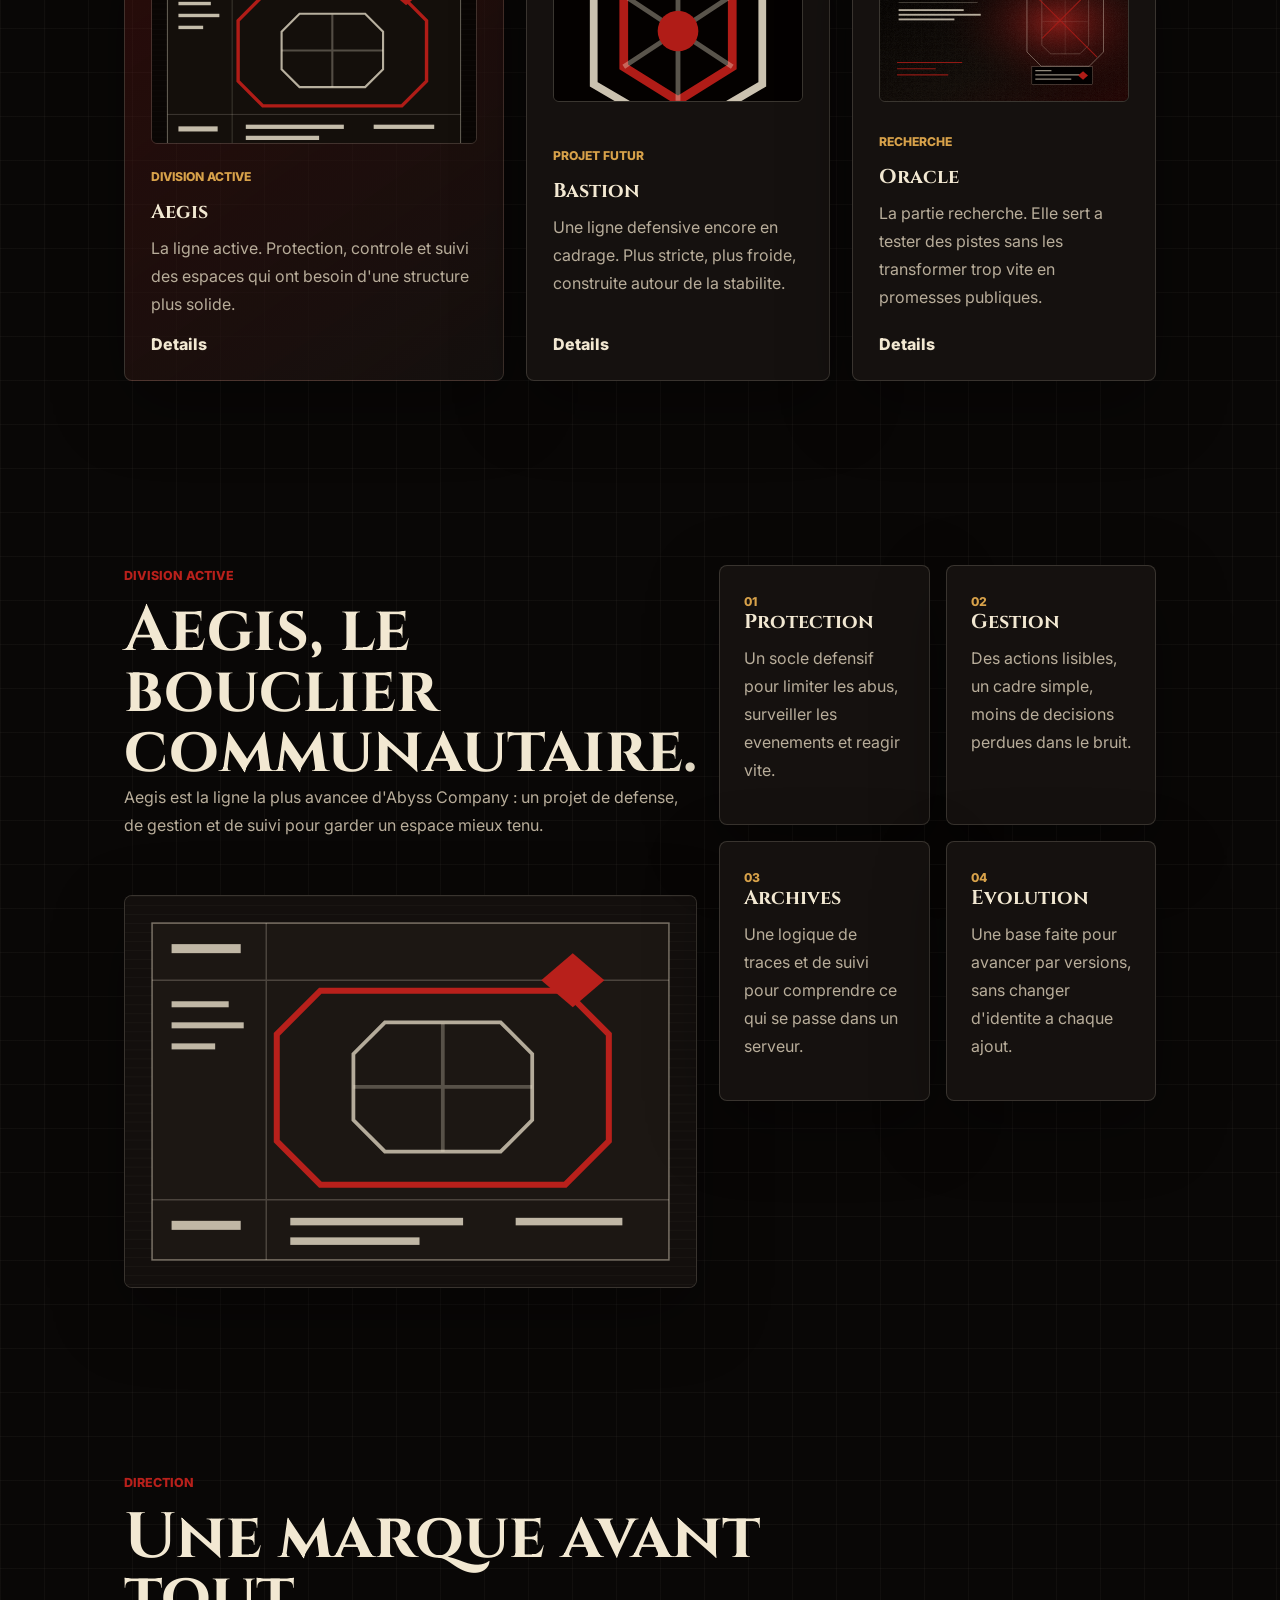
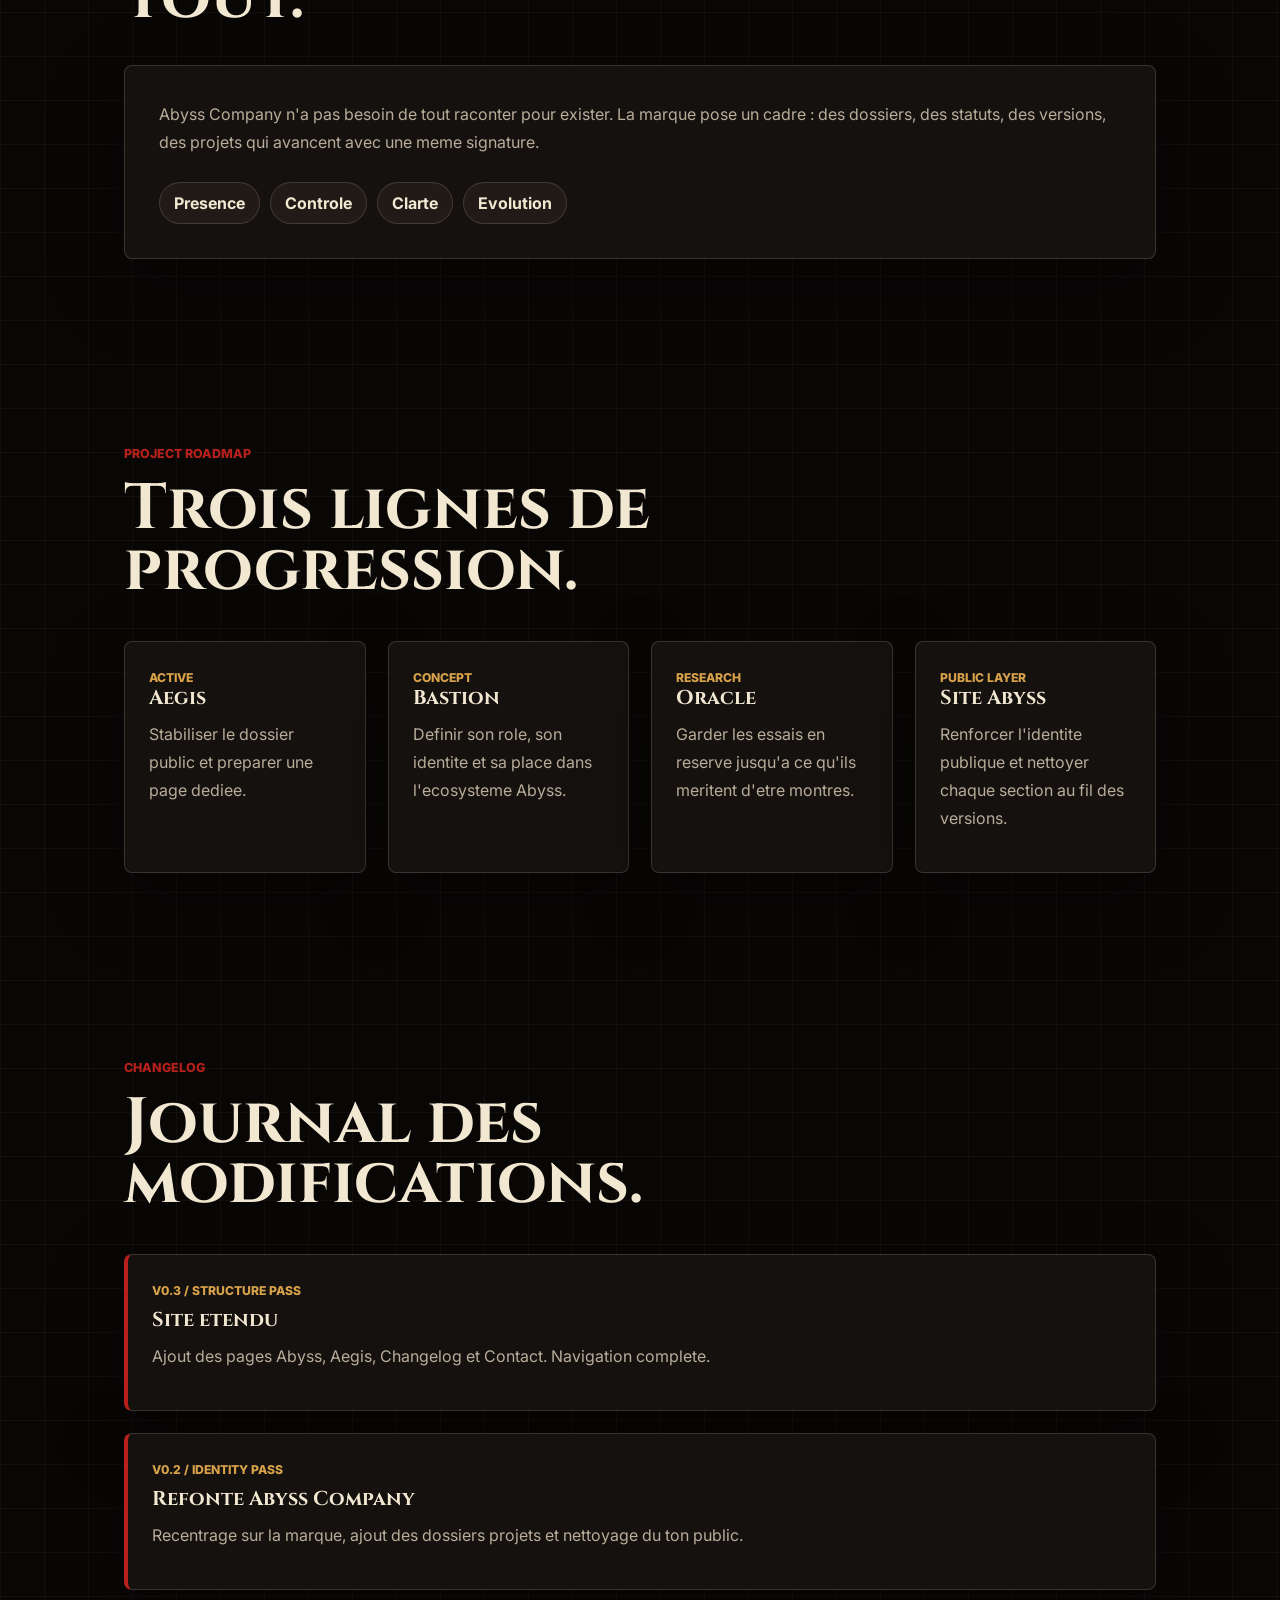
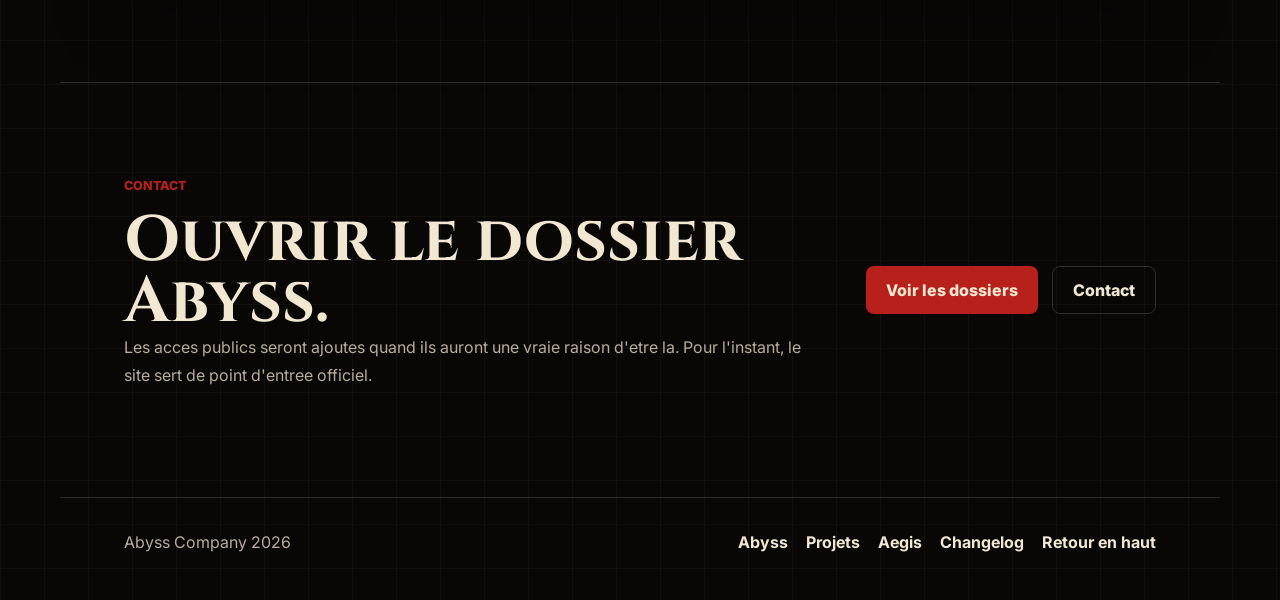
==== commit 25ff6b72: "Update homepage navigation" ====
--- a/index.html
+++ b/index.html
@@ -3,258 +3,25 @@
   <head>
     <meta charset="utf-8" />
     <meta name="viewport" content="width=device-width, initial-scale=1" />
-    <meta
-      name="description"
-      content="Abyss Company est une identite numerique sombre, construite autour d'une presence forte, de projets suivis et d'une direction visuelle precise."
-    />
+    <meta name="description" content="Abyss Company est une identite numerique sombre, construite autour d'une presence forte, de projets suivis et d'une direction visuelle precise." />
     <title>Abyss Company</title>
     <link rel="preconnect" href="https://fonts.googleapis.com" />
     <link rel="preconnect" href="https://fonts.gstatic.com" crossorigin />
-    <link
-      href="https://fonts.googleapis.com/css2?family=Cinzel:wght@600;700;800&family=Inter:wght@400;500;600;700;800&display=swap"
-      rel="stylesheet"
-    />
+    <link href="https://fonts.googleapis.com/css2?family=Cinzel:wght@600;700;800&family=Inter:wght@400;500;600;700;800&display=swap" rel="stylesheet" />
     <link rel="stylesheet" href="styles.css" />
   </head>
   <body>
-    <header class="site-header">
-      <a class="brand" href="index.html#top" aria-label="Abyss Company accueil">
-        <span class="brand-mark">A</span>
-        <span>Abyss Company</span>
-      </a>
-
-      <button class="nav-toggle" type="button" aria-expanded="false" aria-controls="site-nav">
-        <span></span>
-        <span></span>
-        <span></span>
-      </button>
-
-      <nav class="site-nav" id="site-nav" aria-label="Navigation principale">
-        <a href="projects.html">Projets</a>
-        <a href="#aegis">Aegis</a>
-        <a href="#vision">Vision</a>
-        <a href="#roadmap">Roadmap</a>
-        <a href="#changelog">Changelog</a>
-        <a class="nav-action" href="#contact">Contact</a>
-      </nav>
-    </header>
-
+    <header class="site-header"><a class="brand" href="index.html#top" aria-label="Abyss Company accueil"><span class="brand-mark">A</span><span>Abyss Company</span></a><button class="nav-toggle" type="button" aria-expanded="false" aria-controls="site-nav"><span></span><span></span><span></span></button><nav class="site-nav" id="site-nav" aria-label="Navigation principale"><a href="about.html">Abyss</a><a href="projects.html">Projets</a><a href="aegis.html">Aegis</a><a href="#vision">Vision</a><a href="changelog.html">Changelog</a><a class="nav-action" href="support.html">Contact</a></nav></header>
     <main id="top">
-      <section class="hero">
-        <div class="hero-backdrop" aria-hidden="true"></div>
-        <div class="hero-content">
-          <p class="eyebrow">Abyss file AC-001 / private digital company</p>
-          <h1>Abyss Company</h1>
-          <p class="hero-lead">
-            Une marque de projet sombre et methodique. Abyss Company rassemble
-            ce qui doit etre presente, archive et suivi sans bruit inutile.
-          </p>
-          <div class="hero-actions" aria-label="Actions principales">
-            <a class="button primary" href="projects.html">Archives projets</a>
-            <a class="button secondary" href="#vision">Lire la vision</a>
-          </div>
-        </div>
-      </section>
-
-      <section class="section intro" aria-labelledby="intro-title">
-        <div class="section-heading">
-          <p class="eyebrow">Identite</p>
-          <h2 id="intro-title">Une presence, un style, une direction.</h2>
-        </div>
-        <div class="intro-grid">
-          <p>
-            Abyss Company fonctionne comme une facade centrale : un nom, une
-            direction graphique, une logique de dossiers et une maniere de
-            signer les projets sans tout exposer d'un coup.
-          </p>
-          <p>
-            Le site sert a garder une trace lisible : ce qui existe, ce qui
-            avance, ce qui reste en reserve. Rien de plus, rien de moins.
-          </p>
-        </div>
-      </section>
-
-      <section class="section projects-section" id="projects" aria-labelledby="projects-title">
-        <div class="section-heading">
-          <p class="eyebrow">Ecosysteme</p>
-          <h2 id="projects-title">Les lignes Abyss.</h2>
-        </div>
-
-        <div class="project-grid">
-          <article class="project-card featured">
-            <img src="assets/aegis-dossier.svg" alt="" aria-hidden="true" />
-            <div>
-              <p class="card-label">Division active</p>
-              <h3>Aegis</h3>
-              <p>
-                La ligne active. Protection, controle et suivi des espaces qui
-                ont besoin d'une structure plus solide.
-              </p>
-            </div>
-            <a href="projects.html#aegis" aria-label="Voir le projet Aegis">Details</a>
-          </article>
-
-          <article class="project-card">
-            <img src="assets/abyss-sigil.svg" alt="" aria-hidden="true" />
-            <div>
-              <p class="card-label">Projet futur</p>
-              <h3>Bastion</h3>
-              <p>
-                Une ligne defensive encore en cadrage. Plus stricte, plus
-                froide, construite autour de la stabilite.
-              </p>
-            </div>
-            <a href="projects.html#bastion" aria-label="Voir le projet Bastion">Details</a>
-          </article>
-
-          <article class="project-card">
-            <img src="assets/hero-abyss-industrial.svg" alt="" aria-hidden="true" />
-            <div>
-              <p class="card-label">Recherche</p>
-              <h3>Oracle</h3>
-              <p>
-                La partie recherche. Elle sert a tester des pistes sans les
-                transformer trop vite en promesses publiques.
-              </p>
-            </div>
-            <a href="projects.html#oracle" aria-label="Voir le projet Oracle">Details</a>
-          </article>
-        </div>
-      </section>
-
-      <section class="section split-section" id="aegis" aria-labelledby="aegis-title">
-        <div class="section-heading">
-          <p class="eyebrow">Division active</p>
-          <h2 id="aegis-title">Aegis, le bouclier communautaire.</h2>
-          <p>
-            Aegis est la ligne la plus avancee d'Abyss Company : un projet de
-            defense, de gestion et de suivi pour garder un espace mieux tenu.
-          </p>
-        </div>
-
-        <figure class="dossier-visual">
-          <img src="assets/aegis-dossier.svg" alt="Visuel dossier industriel du projet Aegis" />
-        </figure>
-
-        <div class="feature-list">
-          <article>
-            <span>01</span>
-            <h3>Protection</h3>
-            <p>Un socle defensif pour limiter les abus, surveiller les evenements et reagir vite.</p>
-          </article>
-          <article>
-            <span>02</span>
-            <h3>Gestion</h3>
-            <p>Des actions lisibles, un cadre simple, moins de decisions perdues dans le bruit.</p>
-          </article>
-          <article>
-            <span>03</span>
-            <h3>Archives</h3>
-            <p>Une logique de traces et de suivi pour comprendre ce qui se passe dans un serveur.</p>
-          </article>
-          <article>
-            <span>04</span>
-            <h3>Evolution</h3>
-            <p>Une base faite pour avancer par versions, sans changer d'identite a chaque ajout.</p>
-          </article>
-        </div>
-      </section>
-
-      <section class="section vision-section" id="vision" aria-labelledby="vision-title">
-        <div class="section-heading">
-          <p class="eyebrow">Direction</p>
-          <h2 id="vision-title">Une marque avant tout.</h2>
-        </div>
-
-        <div class="vision-panel">
-          <p>
-            Abyss Company n'a pas besoin de tout raconter pour exister. La
-            marque pose un cadre : des dossiers, des statuts, des versions, des
-            projets qui avancent avec une meme signature.
-          </p>
-          <ul class="pill-list" aria-label="Valeurs Abyss Company">
-            <li>Presence</li>
-            <li>Controle</li>
-            <li>Clarte</li>
-            <li>Evolution</li>
-          </ul>
-        </div>
-      </section>
-
-      <section class="section roadmap-section" id="roadmap" aria-labelledby="roadmap-title">
-        <div class="section-heading">
-          <p class="eyebrow">Project roadmap</p>
-          <h2 id="roadmap-title">Trois lignes de progression.</h2>
-        </div>
-
-        <div class="timeline">
-          <article>
-            <span>Active</span>
-            <h3>Aegis</h3>
-            <p>Stabiliser le dossier public et preparer une page dediee.</p>
-          </article>
-          <article>
-            <span>Concept</span>
-            <h3>Bastion</h3>
-            <p>Definir son role, son identite et sa place dans l'ecosysteme Abyss.</p>
-          </article>
-          <article>
-            <span>Research</span>
-            <h3>Oracle</h3>
-            <p>Garder les essais en reserve jusqu'a ce qu'ils meritent d'etre montres.</p>
-          </article>
-          <article>
-            <span>Public layer</span>
-            <h3>Site Abyss</h3>
-            <p>Renforcer l'identite publique et nettoyer chaque section au fil des versions.</p>
-          </article>
-        </div>
-      </section>
-
-      <section class="section changelog-section" id="changelog" aria-labelledby="changelog-title">
-        <div class="section-heading">
-          <p class="eyebrow">Changelog</p>
-          <h2 id="changelog-title">Journal des modifications.</h2>
-        </div>
-
-        <div class="changelog-list">
-          <article>
-            <span>v0.2 / Identity pass</span>
-            <h3>Refonte Abyss Company</h3>
-            <p>Recentrage sur la marque, ajout des dossiers projets et nettoyage du ton public.</p>
-          </article>
-          <article>
-            <span>v0.1 / Foundation</span>
-            <h3>Base du site</h3>
-            <p>Mise en ligne de la premiere structure statique du site.</p>
-          </article>
-        </div>
-      </section>
-
-      <section class="section contact-section" id="contact" aria-labelledby="contact-title">
-        <div class="contact-copy">
-          <p class="eyebrow">Contact</p>
-          <h2 id="contact-title">Ouvrir le dossier Abyss.</h2>
-          <p>
-            Les acces publics seront ajoutes quand ils auront une vraie raison
-            d'etre la. Pour l'instant, le site sert de point d'entree officiel.
-          </p>
-        </div>
-        <div class="contact-actions">
-          <a class="button primary" href="projects.html">Voir les dossiers</a>
-          <a class="button secondary" href="https://github.com/Nagisanyan/Abyss-Company">GitHub</a>
-        </div>
-      </section>
+      <section class="hero"><div class="hero-backdrop" aria-hidden="true"></div><div class="hero-content"><p class="eyebrow">Abyss file AC-001 / private digital company</p><h1>Abyss Company</h1><p class="hero-lead">Une marque de projet sombre et methodique. Abyss Company rassemble ce qui doit etre presente, archive et suivi sans bruit inutile.</p><div class="hero-actions" aria-label="Actions principales"><a class="button primary" href="projects.html">Archives projets</a><a class="button secondary" href="about.html">Lire la vision</a></div></div></section>
+      <section class="section intro" aria-labelledby="intro-title"><div class="section-heading"><p class="eyebrow">Identite</p><h2 id="intro-title">Une presence, un style, une direction.</h2></div><div class="intro-grid"><p>Abyss Company fonctionne comme une facade centrale : un nom, une direction graphique, une logique de dossiers et une maniere de signer les projets sans tout exposer d'un coup.</p><p>Le site sert a garder une trace lisible : ce qui existe, ce qui avance, ce qui reste en reserve. Rien de plus, rien de moins.</p></div></section>
+      <section class="section projects-section" id="projects" aria-labelledby="projects-title"><div class="section-heading"><p class="eyebrow">Ecosysteme</p><h2 id="projects-title">Les lignes Abyss.</h2></div><div class="project-grid"><article class="project-card featured"><img src="assets/aegis-dossier.svg" alt="" aria-hidden="true" /><div><p class="card-label">Division active</p><h3>Aegis</h3><p>La ligne active. Protection, controle et suivi des espaces qui ont besoin d'une structure plus solide.</p></div><a href="aegis.html" aria-label="Voir le projet Aegis">Details</a></article><article class="project-card"><img src="assets/abyss-sigil.svg" alt="" aria-hidden="true" /><div><p class="card-label">Projet futur</p><h3>Bastion</h3><p>Une ligne defensive encore en cadrage. Plus stricte, plus froide, construite autour de la stabilite.</p></div><a href="projects.html#bastion" aria-label="Voir le projet Bastion">Details</a></article><article class="project-card"><img src="assets/hero-abyss-industrial.svg" alt="" aria-hidden="true" /><div><p class="card-label">Recherche</p><h3>Oracle</h3><p>La partie recherche. Elle sert a tester des pistes sans les transformer trop vite en promesses publiques.</p></div><a href="projects.html#oracle" aria-label="Voir le projet Oracle">Details</a></article></div></section>
+      <section class="section split-section" id="aegis" aria-labelledby="aegis-title"><div class="section-heading"><p class="eyebrow">Division active</p><h2 id="aegis-title">Aegis, le bouclier communautaire.</h2><p>Aegis est la ligne la plus avancee d'Abyss Company : un projet de defense, de gestion et de suivi pour garder un espace mieux tenu.</p></div><figure class="dossier-visual"><img src="assets/aegis-dossier.svg" alt="Visuel dossier industriel du projet Aegis" /></figure><div class="feature-list"><article><span>01</span><h3>Protection</h3><p>Un socle defensif pour limiter les abus, surveiller les evenements et reagir vite.</p></article><article><span>02</span><h3>Gestion</h3><p>Des actions lisibles, un cadre simple, moins de decisions perdues dans le bruit.</p></article><article><span>03</span><h3>Archives</h3><p>Une logique de traces et de suivi pour comprendre ce qui se passe dans un serveur.</p></article><article><span>04</span><h3>Evolution</h3><p>Une base faite pour avancer par versions, sans changer d'identite a chaque ajout.</p></article></div></section>
+      <section class="section vision-section" id="vision" aria-labelledby="vision-title"><div class="section-heading"><p class="eyebrow">Direction</p><h2 id="vision-title">Une marque avant tout.</h2></div><div class="vision-panel"><p>Abyss Company n'a pas besoin de tout raconter pour exister. La marque pose un cadre : des dossiers, des statuts, des versions, des projets qui avancent avec une meme signature.</p><ul class="pill-list" aria-label="Valeurs Abyss Company"><li>Presence</li><li>Controle</li><li>Clarte</li><li>Evolution</li></ul></div></section>
+      <section class="section roadmap-section" id="roadmap" aria-labelledby="roadmap-title"><div class="section-heading"><p class="eyebrow">Project roadmap</p><h2 id="roadmap-title">Trois lignes de progression.</h2></div><div class="timeline"><article><span>Active</span><h3>Aegis</h3><p>Stabiliser le dossier public et preparer une page dediee.</p></article><article><span>Concept</span><h3>Bastion</h3><p>Definir son role, son identite et sa place dans l'ecosysteme Abyss.</p></article><article><span>Research</span><h3>Oracle</h3><p>Garder les essais en reserve jusqu'a ce qu'ils meritent d'etre montres.</p></article><article><span>Public layer</span><h3>Site Abyss</h3><p>Renforcer l'identite publique et nettoyer chaque section au fil des versions.</p></article></div></section>
+      <section class="section changelog-section" id="changelog" aria-labelledby="changelog-title"><div class="section-heading"><p class="eyebrow">Changelog</p><h2 id="changelog-title">Journal des modifications.</h2></div><div class="changelog-list"><article><span>v0.3 / Structure pass</span><h3>Site etendu</h3><p>Ajout des pages Abyss, Aegis, Changelog et Contact. Navigation complete.</p></article><article><span>v0.2 / Identity pass</span><h3>Refonte Abyss Company</h3><p>Recentrage sur la marque, ajout des dossiers projets et nettoyage du ton public.</p></article></div></section>
+      <section class="section contact-section" id="contact" aria-labelledby="contact-title"><div class="contact-copy"><p class="eyebrow">Contact</p><h2 id="contact-title">Ouvrir le dossier Abyss.</h2><p>Les acces publics seront ajoutes quand ils auront une vraie raison d'etre la. Pour l'instant, le site sert de point d'entree officiel.</p></div><div class="contact-actions"><a class="button primary" href="projects.html">Voir les dossiers</a><a class="button secondary" href="support.html">Contact</a></div></section>
     </main>
-
-    <footer class="site-footer">
-      <p>Abyss Company 2026</p>
-      <div class="footer-links">
-        <a href="projects.html">Projets</a>
-        <a href="#top">Retour en haut</a>
-      </div>
-    </footer>
-
-    <script src="script.js"></script>
+    <footer class="site-footer"><p>Abyss Company 2026</p><div class="footer-links"><a href="about.html">Abyss</a><a href="projects.html">Projets</a><a href="aegis.html">Aegis</a><a href="changelog.html">Changelog</a><a href="#top">Retour en haut</a></div></footer><script src="script.js"></script>
   </body>
 </html>
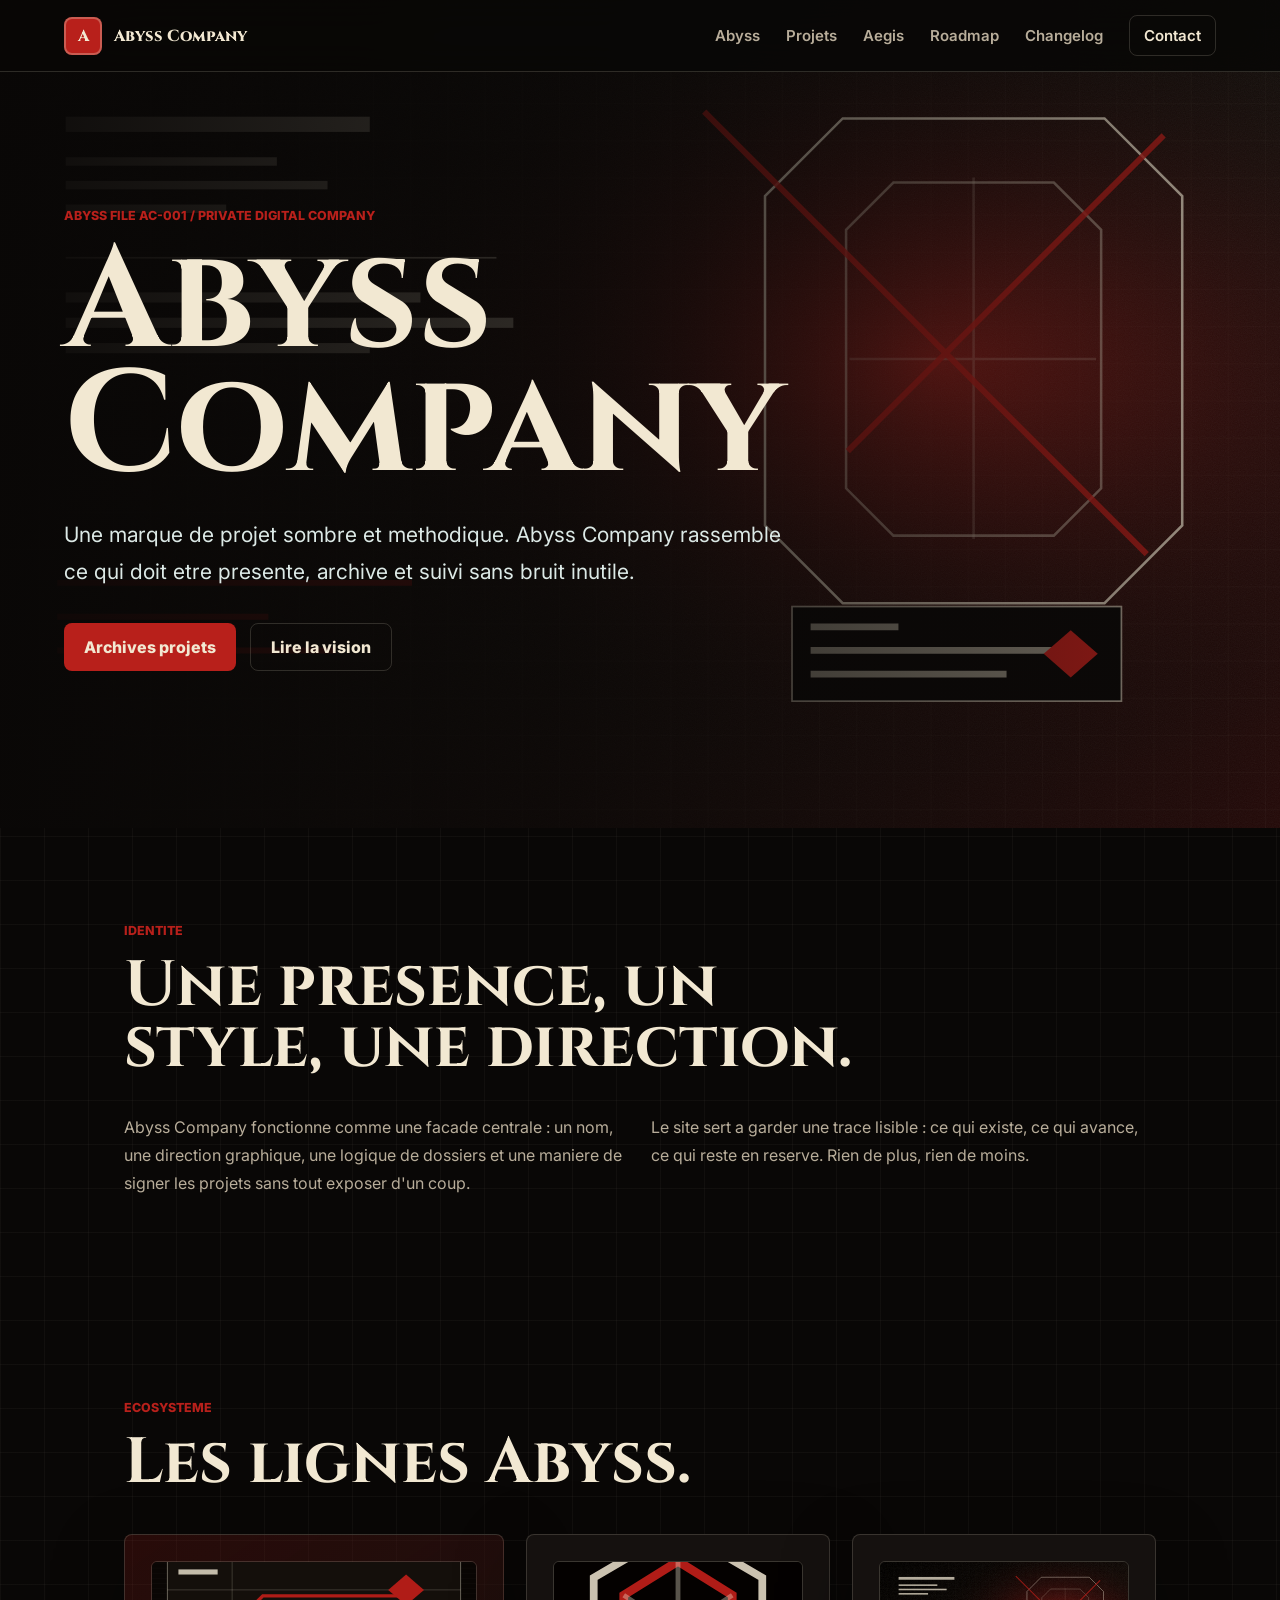
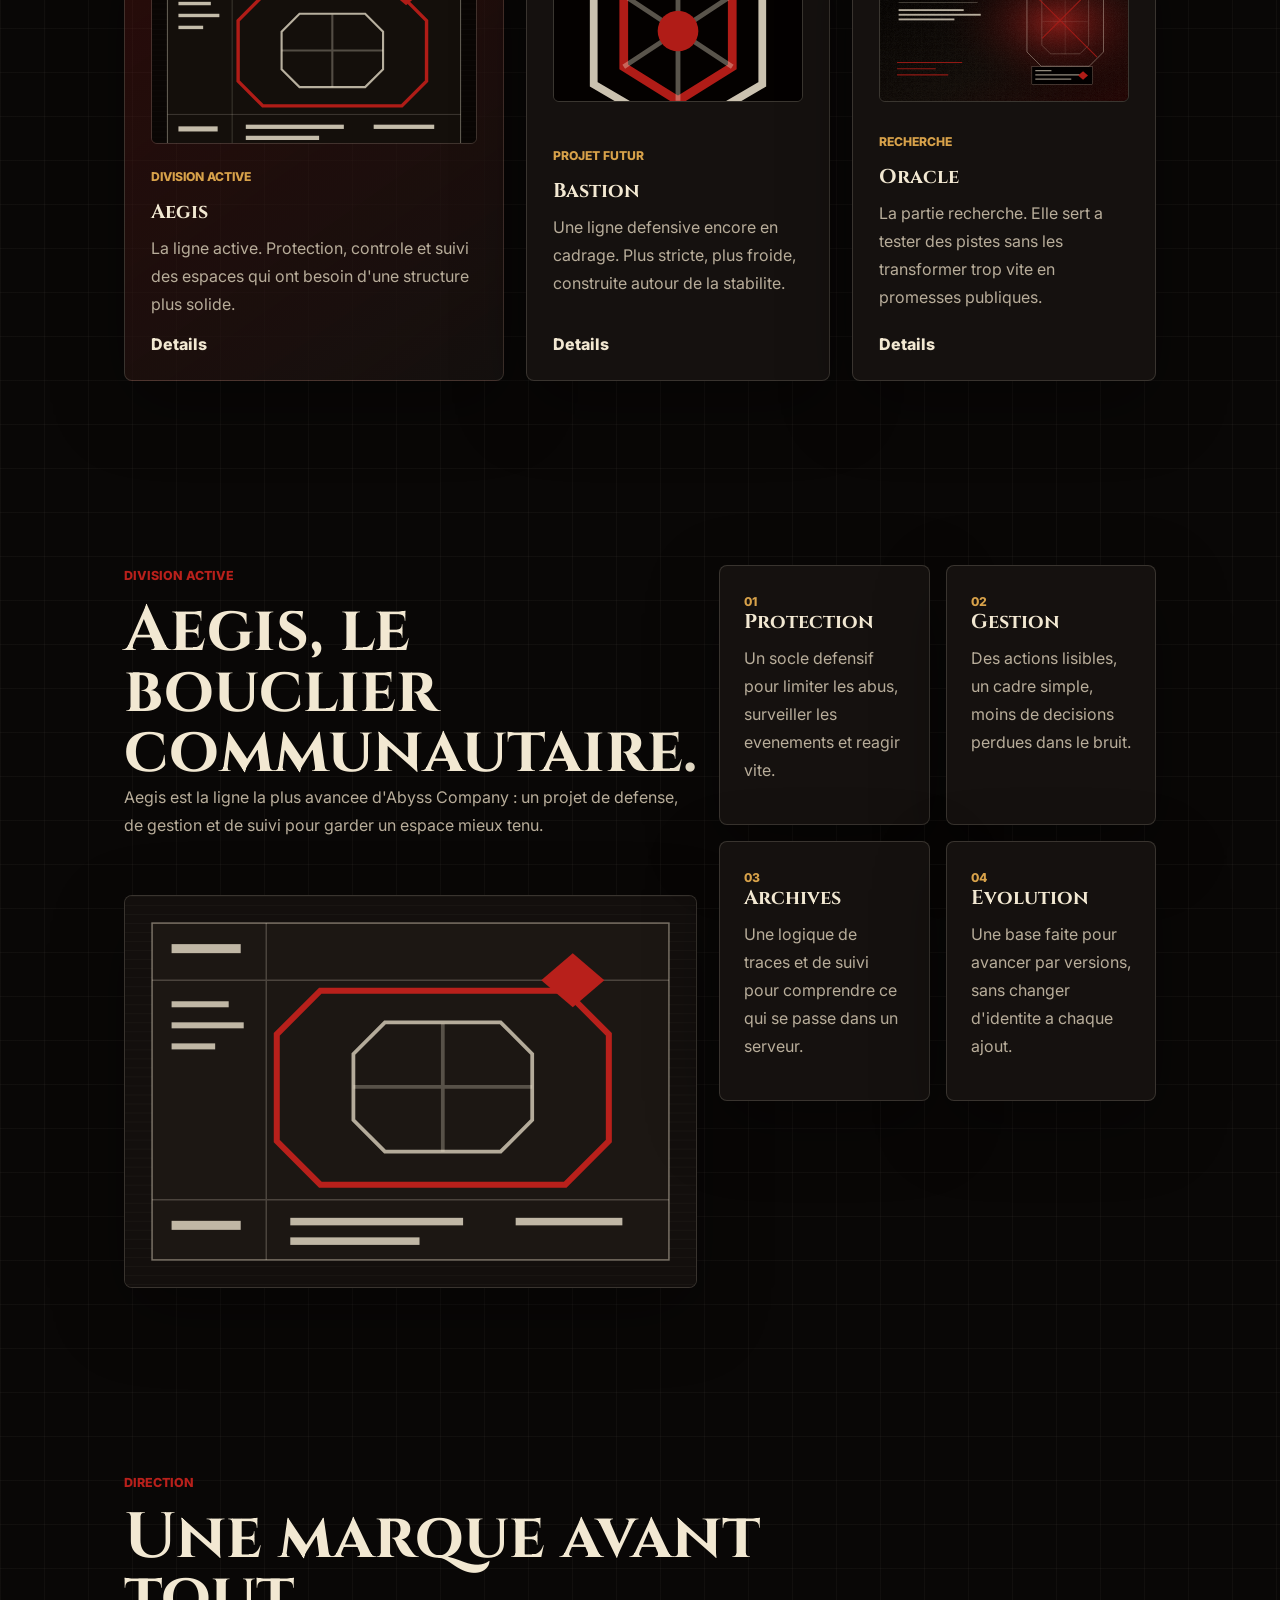
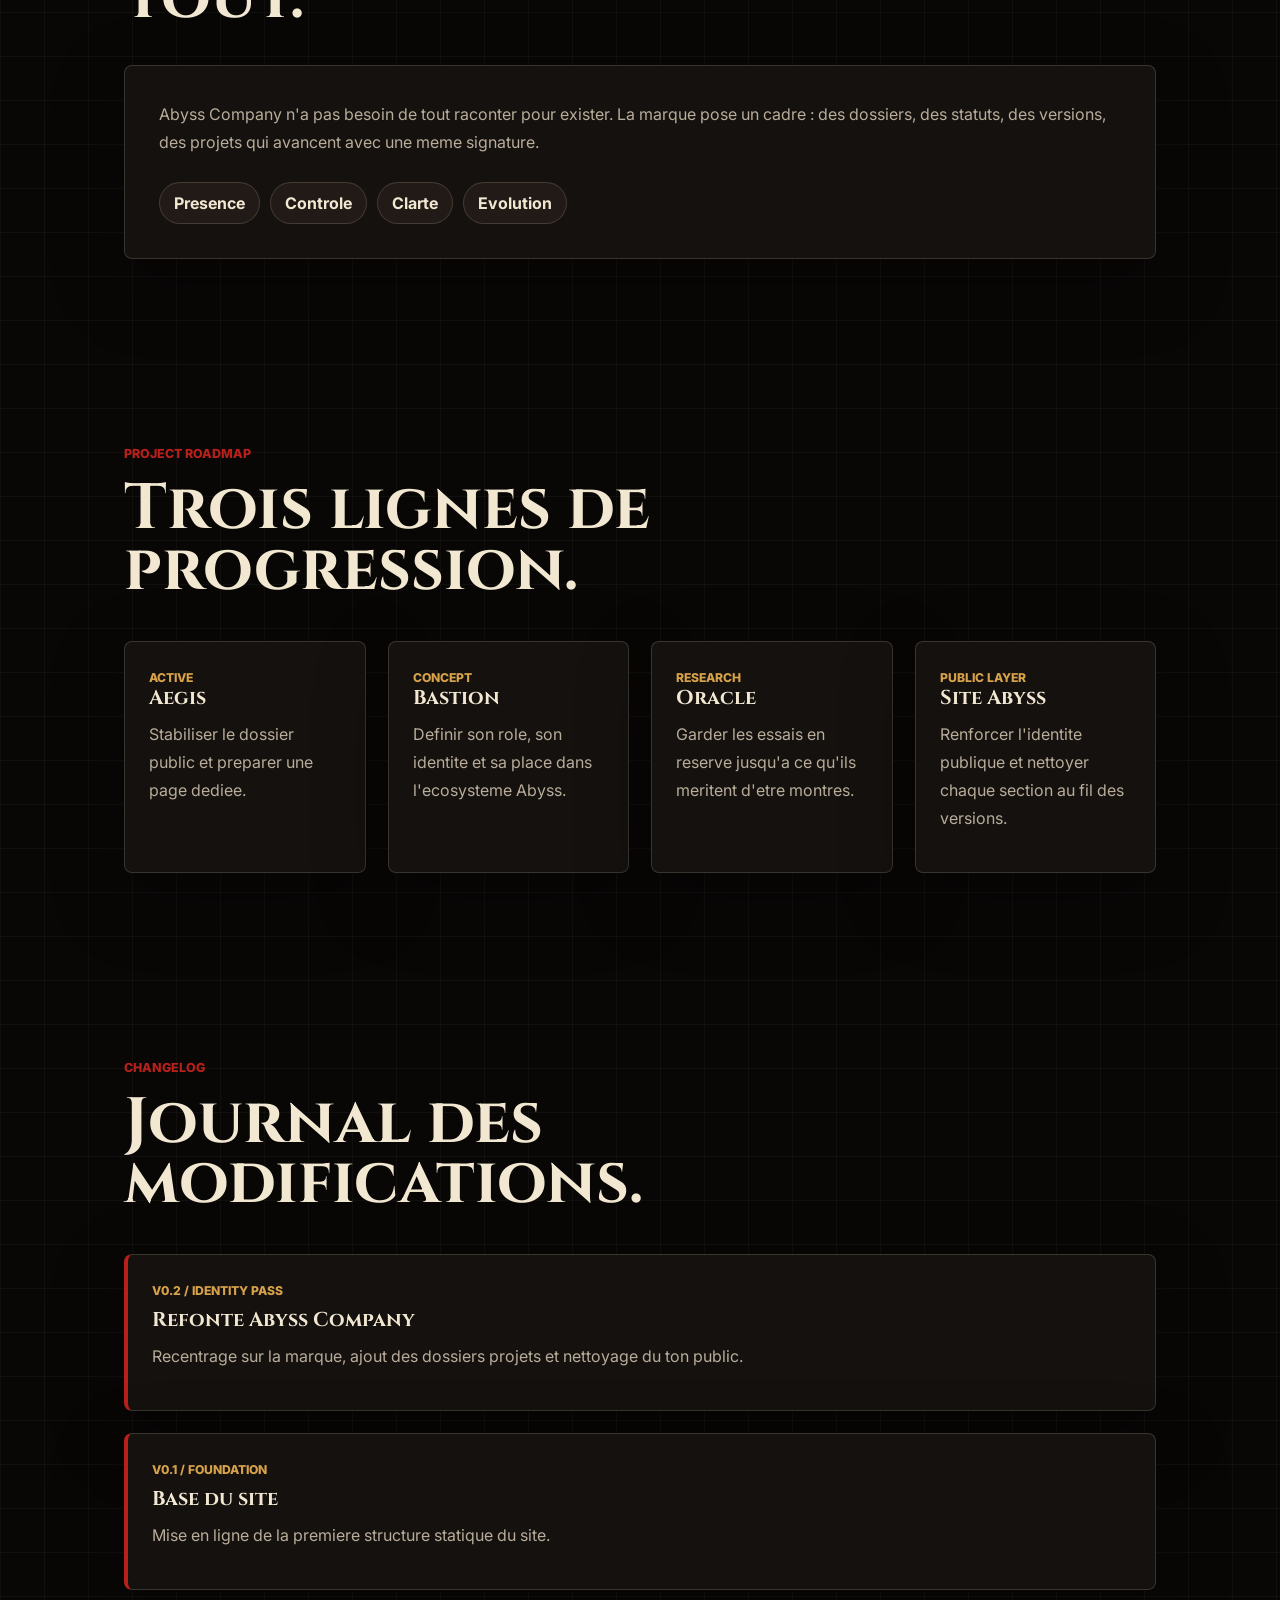
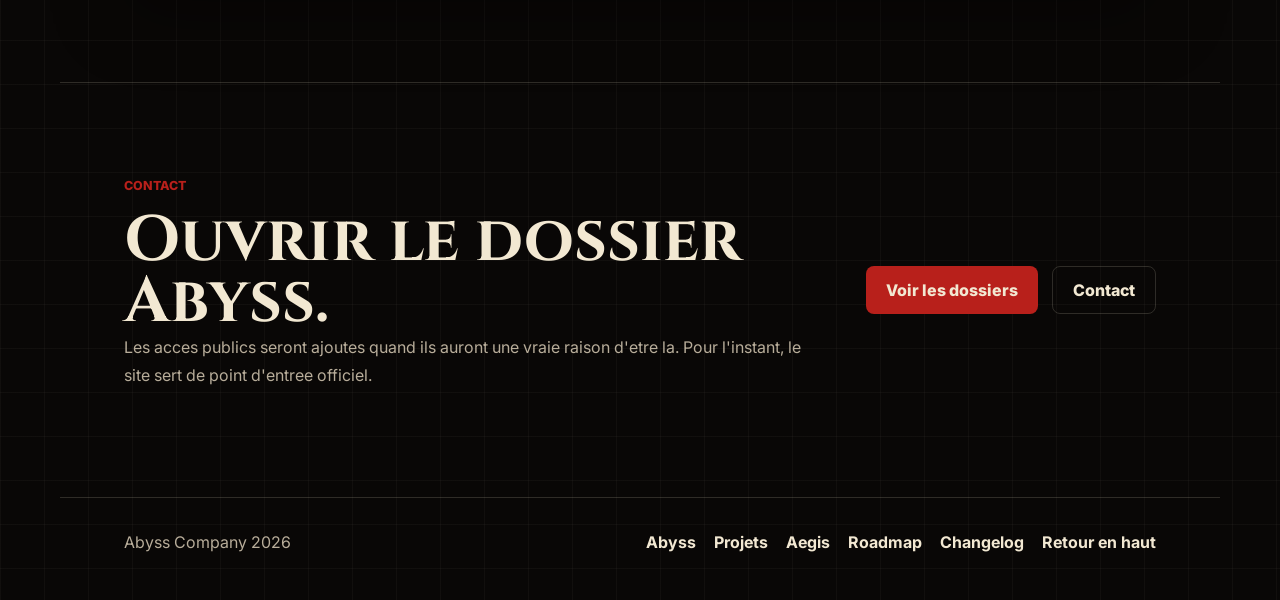
==== commit 0db39bdc: "Add roadmap navigation" ====
--- a/index.html
+++ b/index.html
@@ -1,27 +1,14 @@
 <!doctype html>
 <html lang="fr">
-  <head>
-    <meta charset="utf-8" />
-    <meta name="viewport" content="width=device-width, initial-scale=1" />
-    <meta name="description" content="Abyss Company est une identite numerique sombre, construite autour d'une presence forte, de projets suivis et d'une direction visuelle precise." />
-    <title>Abyss Company</title>
-    <link rel="preconnect" href="https://fonts.googleapis.com" />
-    <link rel="preconnect" href="https://fonts.gstatic.com" crossorigin />
-    <link href="https://fonts.googleapis.com/css2?family=Cinzel:wght@600;700;800&family=Inter:wght@400;500;600;700;800&display=swap" rel="stylesheet" />
-    <link rel="stylesheet" href="styles.css" />
-  </head>
-  <body>
-    <header class="site-header"><a class="brand" href="index.html#top" aria-label="Abyss Company accueil"><span class="brand-mark">A</span><span>Abyss Company</span></a><button class="nav-toggle" type="button" aria-expanded="false" aria-controls="site-nav"><span></span><span></span><span></span></button><nav class="site-nav" id="site-nav" aria-label="Navigation principale"><a href="about.html">Abyss</a><a href="projects.html">Projets</a><a href="aegis.html">Aegis</a><a href="#vision">Vision</a><a href="changelog.html">Changelog</a><a class="nav-action" href="support.html">Contact</a></nav></header>
-    <main id="top">
-      <section class="hero"><div class="hero-backdrop" aria-hidden="true"></div><div class="hero-content"><p class="eyebrow">Abyss file AC-001 / private digital company</p><h1>Abyss Company</h1><p class="hero-lead">Une marque de projet sombre et methodique. Abyss Company rassemble ce qui doit etre presente, archive et suivi sans bruit inutile.</p><div class="hero-actions" aria-label="Actions principales"><a class="button primary" href="projects.html">Archives projets</a><a class="button secondary" href="about.html">Lire la vision</a></div></div></section>
-      <section class="section intro" aria-labelledby="intro-title"><div class="section-heading"><p class="eyebrow">Identite</p><h2 id="intro-title">Une presence, un style, une direction.</h2></div><div class="intro-grid"><p>Abyss Company fonctionne comme une facade centrale : un nom, une direction graphique, une logique de dossiers et une maniere de signer les projets sans tout exposer d'un coup.</p><p>Le site sert a garder une trace lisible : ce qui existe, ce qui avance, ce qui reste en reserve. Rien de plus, rien de moins.</p></div></section>
-      <section class="section projects-section" id="projects" aria-labelledby="projects-title"><div class="section-heading"><p class="eyebrow">Ecosysteme</p><h2 id="projects-title">Les lignes Abyss.</h2></div><div class="project-grid"><article class="project-card featured"><img src="assets/aegis-dossier.svg" alt="" aria-hidden="true" /><div><p class="card-label">Division active</p><h3>Aegis</h3><p>La ligne active. Protection, controle et suivi des espaces qui ont besoin d'une structure plus solide.</p></div><a href="aegis.html" aria-label="Voir le projet Aegis">Details</a></article><article class="project-card"><img src="assets/abyss-sigil.svg" alt="" aria-hidden="true" /><div><p class="card-label">Projet futur</p><h3>Bastion</h3><p>Une ligne defensive encore en cadrage. Plus stricte, plus froide, construite autour de la stabilite.</p></div><a href="projects.html#bastion" aria-label="Voir le projet Bastion">Details</a></article><article class="project-card"><img src="assets/hero-abyss-industrial.svg" alt="" aria-hidden="true" /><div><p class="card-label">Recherche</p><h3>Oracle</h3><p>La partie recherche. Elle sert a tester des pistes sans les transformer trop vite en promesses publiques.</p></div><a href="projects.html#oracle" aria-label="Voir le projet Oracle">Details</a></article></div></section>
-      <section class="section split-section" id="aegis" aria-labelledby="aegis-title"><div class="section-heading"><p class="eyebrow">Division active</p><h2 id="aegis-title">Aegis, le bouclier communautaire.</h2><p>Aegis est la ligne la plus avancee d'Abyss Company : un projet de defense, de gestion et de suivi pour garder un espace mieux tenu.</p></div><figure class="dossier-visual"><img src="assets/aegis-dossier.svg" alt="Visuel dossier industriel du projet Aegis" /></figure><div class="feature-list"><article><span>01</span><h3>Protection</h3><p>Un socle defensif pour limiter les abus, surveiller les evenements et reagir vite.</p></article><article><span>02</span><h3>Gestion</h3><p>Des actions lisibles, un cadre simple, moins de decisions perdues dans le bruit.</p></article><article><span>03</span><h3>Archives</h3><p>Une logique de traces et de suivi pour comprendre ce qui se passe dans un serveur.</p></article><article><span>04</span><h3>Evolution</h3><p>Une base faite pour avancer par versions, sans changer d'identite a chaque ajout.</p></article></div></section>
-      <section class="section vision-section" id="vision" aria-labelledby="vision-title"><div class="section-heading"><p class="eyebrow">Direction</p><h2 id="vision-title">Une marque avant tout.</h2></div><div class="vision-panel"><p>Abyss Company n'a pas besoin de tout raconter pour exister. La marque pose un cadre : des dossiers, des statuts, des versions, des projets qui avancent avec une meme signature.</p><ul class="pill-list" aria-label="Valeurs Abyss Company"><li>Presence</li><li>Controle</li><li>Clarte</li><li>Evolution</li></ul></div></section>
-      <section class="section roadmap-section" id="roadmap" aria-labelledby="roadmap-title"><div class="section-heading"><p class="eyebrow">Project roadmap</p><h2 id="roadmap-title">Trois lignes de progression.</h2></div><div class="timeline"><article><span>Active</span><h3>Aegis</h3><p>Stabiliser le dossier public et preparer une page dediee.</p></article><article><span>Concept</span><h3>Bastion</h3><p>Definir son role, son identite et sa place dans l'ecosysteme Abyss.</p></article><article><span>Research</span><h3>Oracle</h3><p>Garder les essais en reserve jusqu'a ce qu'ils meritent d'etre montres.</p></article><article><span>Public layer</span><h3>Site Abyss</h3><p>Renforcer l'identite publique et nettoyer chaque section au fil des versions.</p></article></div></section>
-      <section class="section changelog-section" id="changelog" aria-labelledby="changelog-title"><div class="section-heading"><p class="eyebrow">Changelog</p><h2 id="changelog-title">Journal des modifications.</h2></div><div class="changelog-list"><article><span>v0.3 / Structure pass</span><h3>Site etendu</h3><p>Ajout des pages Abyss, Aegis, Changelog et Contact. Navigation complete.</p></article><article><span>v0.2 / Identity pass</span><h3>Refonte Abyss Company</h3><p>Recentrage sur la marque, ajout des dossiers projets et nettoyage du ton public.</p></article></div></section>
-      <section class="section contact-section" id="contact" aria-labelledby="contact-title"><div class="contact-copy"><p class="eyebrow">Contact</p><h2 id="contact-title">Ouvrir le dossier Abyss.</h2><p>Les acces publics seront ajoutes quand ils auront une vraie raison d'etre la. Pour l'instant, le site sert de point d'entree officiel.</p></div><div class="contact-actions"><a class="button primary" href="projects.html">Voir les dossiers</a><a class="button secondary" href="support.html">Contact</a></div></section>
-    </main>
-    <footer class="site-footer"><p>Abyss Company 2026</p><div class="footer-links"><a href="about.html">Abyss</a><a href="projects.html">Projets</a><a href="aegis.html">Aegis</a><a href="changelog.html">Changelog</a><a href="#top">Retour en haut</a></div></footer><script src="script.js"></script>
-  </body>
+  <head><meta charset="utf-8" /><meta name="viewport" content="width=device-width, initial-scale=1" /><meta name="description" content="Abyss Company est une identite numerique sombre, construite autour d'une presence forte, de projets suivis et d'une direction visuelle precise." /><title>Abyss Company</title><link rel="preconnect" href="https://fonts.googleapis.com" /><link rel="preconnect" href="https://fonts.gstatic.com" crossorigin /><link href="https://fonts.googleapis.com/css2?family=Cinzel:wght@600;700;800&family=Inter:wght@400;500;600;700;800&display=swap" rel="stylesheet" /><link rel="stylesheet" href="styles.css" /></head>
+  <body><header class="site-header"><a class="brand" href="index.html#top" aria-label="Abyss Company accueil"><span class="brand-mark">A</span><span>Abyss Company</span></a><button class="nav-toggle" type="button" aria-expanded="false" aria-controls="site-nav"><span></span><span></span><span></span></button><nav class="site-nav" id="site-nav" aria-label="Navigation principale"><a href="about.html">Abyss</a><a href="projects.html">Projets</a><a href="aegis.html">Aegis</a><a href="roadmap.html">Roadmap</a><a href="changelog.html">Changelog</a><a class="nav-action" href="support.html">Contact</a></nav></header>
+    <main id="top"><section class="hero"><div class="hero-backdrop" aria-hidden="true"></div><div class="hero-content"><p class="eyebrow">Abyss file AC-001 / private digital company</p><h1>Abyss Company</h1><p class="hero-lead">Une marque de projet sombre et methodique. Abyss Company rassemble ce qui doit etre presente, archive et suivi sans bruit inutile.</p><div class="hero-actions" aria-label="Actions principales"><a class="button primary" href="projects.html">Archives projets</a><a class="button secondary" href="about.html">Lire la vision</a></div></div></section>
+    <section class="section intro" aria-labelledby="intro-title"><div class="section-heading"><p class="eyebrow">Identite</p><h2 id="intro-title">Une presence, un style, une direction.</h2></div><div class="intro-grid"><p>Abyss Company fonctionne comme une facade centrale : un nom, une direction graphique, une logique de dossiers et une maniere de signer les projets sans tout exposer d'un coup.</p><p>Le site sert a garder une trace lisible : ce qui existe, ce qui avance, ce qui reste en reserve. Rien de plus, rien de moins.</p></div></section>
+    <section class="section projects-section" id="projects" aria-labelledby="projects-title"><div class="section-heading"><p class="eyebrow">Ecosysteme</p><h2 id="projects-title">Les lignes Abyss.</h2></div><div class="project-grid"><article class="project-card featured"><img src="assets/aegis-dossier.svg" alt="" aria-hidden="true" /><div><p class="card-label">Division active</p><h3>Aegis</h3><p>La ligne active. Protection, controle et suivi des espaces qui ont besoin d'une structure plus solide.</p></div><a href="aegis.html" aria-label="Voir le projet Aegis">Details</a></article><article class="project-card"><img src="assets/abyss-sigil.svg" alt="" aria-hidden="true" /><div><p class="card-label">Projet futur</p><h3>Bastion</h3><p>Une ligne defensive encore en cadrage. Plus stricte, plus froide, construite autour de la stabilite.</p></div><a href="projects.html#bastion" aria-label="Voir le projet Bastion">Details</a></article><article class="project-card"><img src="assets/hero-abyss-industrial.svg" alt="" aria-hidden="true" /><div><p class="card-label">Recherche</p><h3>Oracle</h3><p>La partie recherche. Elle sert a tester des pistes sans les transformer trop vite en promesses publiques.</p></div><a href="projects.html#oracle" aria-label="Voir le projet Oracle">Details</a></article></div></section>
+    <section class="section split-section" id="aegis" aria-labelledby="aegis-title"><div class="section-heading"><p class="eyebrow">Division active</p><h2 id="aegis-title">Aegis, le bouclier communautaire.</h2><p>Aegis est la ligne la plus avancee d'Abyss Company : un projet de defense, de gestion et de suivi pour garder un espace mieux tenu.</p></div><figure class="dossier-visual"><img src="assets/aegis-dossier.svg" alt="Visuel dossier industriel du projet Aegis" /></figure><div class="feature-list"><article><span>01</span><h3>Protection</h3><p>Un socle defensif pour limiter les abus, surveiller les evenements et reagir vite.</p></article><article><span>02</span><h3>Gestion</h3><p>Des actions lisibles, un cadre simple, moins de decisions perdues dans le bruit.</p></article><article><span>03</span><h3>Archives</h3><p>Une logique de traces et de suivi pour comprendre ce qui se passe dans un serveur.</p></article><article><span>04</span><h3>Evolution</h3><p>Une base faite pour avancer par versions, sans changer d'identite a chaque ajout.</p></article></div></section>
+    <section class="section vision-section" id="vision" aria-labelledby="vision-title"><div class="section-heading"><p class="eyebrow">Direction</p><h2 id="vision-title">Une marque avant tout.</h2></div><div class="vision-panel"><p>Abyss Company n'a pas besoin de tout raconter pour exister. La marque pose un cadre : des dossiers, des statuts, des versions, des projets qui avancent avec une meme signature.</p><ul class="pill-list" aria-label="Valeurs Abyss Company"><li>Presence</li><li>Controle</li><li>Clarte</li><li>Evolution</li></ul></div></section>
+    <section class="section roadmap-section" id="roadmap" aria-labelledby="roadmap-title"><div class="section-heading"><p class="eyebrow">Project roadmap</p><h2 id="roadmap-title">Trois lignes de progression.</h2></div><div class="timeline"><article><span>Active</span><h3>Aegis</h3><p>Stabiliser le dossier public et preparer une page dediee.</p></article><article><span>Concept</span><h3>Bastion</h3><p>Definir son role, son identite et sa place dans l'ecosysteme Abyss.</p></article><article><span>Research</span><h3>Oracle</h3><p>Garder les essais en reserve jusqu'a ce qu'ils meritent d'etre montres.</p></article><article><span>Public layer</span><h3>Site Abyss</h3><p>Renforcer l'identite publique et nettoyer chaque section au fil des versions.</p></article></div></section>
+    <section class="section changelog-section" id="changelog" aria-labelledby="changelog-title"><div class="section-heading"><p class="eyebrow">Changelog</p><h2 id="changelog-title">Journal des modifications.</h2></div><div class="changelog-list"><article><span>v0.2 / Identity pass</span><h3>Refonte Abyss Company</h3><p>Recentrage sur la marque, ajout des dossiers projets et nettoyage du ton public.</p></article><article><span>v0.1 / Foundation</span><h3>Base du site</h3><p>Mise en ligne de la premiere structure statique du site.</p></article></div></section>
+    <section class="section contact-section" id="contact" aria-labelledby="contact-title"><div class="contact-copy"><p class="eyebrow">Contact</p><h2 id="contact-title">Ouvrir le dossier Abyss.</h2><p>Les acces publics seront ajoutes quand ils auront une vraie raison d'etre la. Pour l'instant, le site sert de point d'entree officiel.</p></div><div class="contact-actions"><a class="button primary" href="projects.html">Voir les dossiers</a><a class="button secondary" href="support.html">Contact</a></div></section></main>
+    <footer class="site-footer"><p>Abyss Company 2026</p><div class="footer-links"><a href="about.html">Abyss</a><a href="projects.html">Projets</a><a href="aegis.html">Aegis</a><a href="roadmap.html">Roadmap</a><a href="changelog.html">Changelog</a><a href="#top">Retour en haut</a></div></footer><script src="script.js"></script></body>
 </html>
--- a/styles.css
+++ b/styles.css
@@ -12,574 +12,83 @@
   --shadow: 0 24px 70px rgba(0, 0, 0, 0.35);
   --max: 1160px;
 }
-
-* {
-  box-sizing: border-box;
-}
-
-html {
-  scroll-behavior: smooth;
-}
-
-body {
-  margin: 0;
-  font-family: Inter, system-ui, -apple-system, BlinkMacSystemFont, "Segoe UI", sans-serif;
-  background:
-    linear-gradient(rgba(242, 232, 210, 0.035) 1px, transparent 1px),
-    linear-gradient(90deg, rgba(242, 232, 210, 0.035) 1px, transparent 1px),
-    var(--bg);
-  background-size: 44px 44px;
-  color: var(--text);
-}
-
-a {
-  color: inherit;
-  text-decoration: none;
-}
-
-.site-header {
-  align-items: center;
-  backdrop-filter: blur(18px);
-  background: rgba(9, 7, 6, 0.88);
-  border-bottom: 1px solid var(--line);
-  display: flex;
-  justify-content: space-between;
-  left: 0;
-  min-height: 72px;
-  padding: 0 5vw;
-  position: fixed;
-  right: 0;
-  top: 0;
-  z-index: 20;
-}
-
-.brand,
-.site-nav {
-  align-items: center;
-  display: flex;
-}
-
-.brand {
-  font-family: Cinzel, Georgia, serif;
-  font-weight: 800;
-  gap: 12px;
-}
-
-.brand-mark {
-  align-items: center;
-  background: var(--accent);
-  border-radius: 8px;
-  box-shadow: inset 0 0 0 2px rgba(242, 232, 210, 0.3);
-  color: var(--text);
-  display: inline-flex;
-  height: 38px;
-  justify-content: center;
-  width: 38px;
-}
-
-.site-nav {
-  color: var(--muted);
-  gap: 26px;
-  font-size: 0.94rem;
-  font-weight: 600;
-}
-
-.site-nav a:hover,
-.site-nav a:focus-visible {
-  color: var(--text);
-}
-
-.nav-action {
-  border: 1px solid var(--line);
-  border-radius: 8px;
-  color: var(--text);
-  padding: 10px 14px;
-}
-
-.nav-toggle {
-  display: none;
-}
-
-.hero {
-  align-items: center;
-  display: grid;
-  min-height: 92vh;
-  overflow: hidden;
-  padding: 120px 5vw 72px;
-  position: relative;
-}
-
-.hero-backdrop {
-  background:
-    linear-gradient(90deg, rgba(9, 7, 6, 0.98) 0%, rgba(9, 7, 6, 0.78) 44%, rgba(9, 7, 6, 0.18) 100%),
-    url("assets/hero-abyss-industrial.svg");
-  background-position: center;
-  background-size: cover;
-  inset: 0;
-  position: absolute;
-  transform: scale(1.02);
-}
-
-.hero-content {
-  max-width: var(--max);
-  position: relative;
-  width: 100%;
-}
-
-.eyebrow {
-  color: var(--accent);
-  font-size: 0.78rem;
-  font-weight: 800;
-  letter-spacing: 0;
-  margin: 0 0 14px;
-  text-transform: uppercase;
-}
-
-h1,
-h2,
-h3,
-p {
-  margin-top: 0;
-}
-
-h1 {
-  font-family: Cinzel, Georgia, serif;
-  font-size: clamp(4rem, 12vw, 9rem);
-  letter-spacing: 0;
-  line-height: 0.86;
-  margin-bottom: 28px;
-  max-width: 980px;
-}
-
-h2 {
-  font-family: Cinzel, Georgia, serif;
-  font-size: clamp(2rem, 5vw, 4.6rem);
-  letter-spacing: 0;
-  line-height: 0.95;
-  margin-bottom: 0;
-}
-
-h3 {
-  font-family: Cinzel, Georgia, serif;
-  font-size: 1.25rem;
-  line-height: 1.2;
-  margin-bottom: 10px;
-}
-
-p {
-  color: var(--muted);
-  line-height: 1.75;
-}
-
-.hero-lead {
-  color: #dce9e6;
-  font-size: clamp(1.05rem, 2vw, 1.32rem);
-  max-width: 720px;
-}
-
-.hero-actions,
-.contact-actions {
-  display: flex;
-  flex-wrap: wrap;
-  gap: 14px;
-  margin-top: 32px;
-}
-
-.button {
-  align-items: center;
-  border-radius: 8px;
-  display: inline-flex;
-  font-weight: 800;
-  justify-content: center;
-  min-height: 48px;
-  padding: 0 20px;
-}
-
-.button.primary {
-  background: var(--accent);
-  color: var(--text);
-}
-
-.button.secondary {
-  border: 1px solid var(--line);
-  color: var(--text);
-}
-
-.section {
-  margin: 0 auto;
-  max-width: var(--max);
-  padding: 92px 5vw;
-}
-
-.section-heading {
-  max-width: 780px;
-}
-
-.intro-grid,
-.project-grid,
-.split-section,
-.timeline,
-.changelog-list,
-.contact-section {
-  display: grid;
-  gap: 22px;
-}
-
-.intro-grid {
-  grid-template-columns: repeat(2, minmax(0, 1fr));
-  margin-top: 36px;
-}
-
-.project-grid {
-  grid-template-columns: 1.25fr 1fr 1fr;
-  margin-top: 40px;
-}
-
-.project-card,
-.feature-list article,
-.timeline article,
-.vision-panel {
-  background: var(--panel);
-  border: 1px solid var(--line);
-  border-radius: 8px;
-  box-shadow: var(--shadow);
-}
-
-.project-card {
-  display: flex;
-  flex-direction: column;
-  justify-content: space-between;
-  min-height: 300px;
-  overflow: hidden;
-  padding: 26px;
-  position: relative;
-}
-
-.project-card.featured {
-  background: linear-gradient(145deg, rgba(184, 32, 27, 0.18), rgba(21, 17, 15, 0.98));
-}
-
-.project-card a {
-  color: var(--accent-strong);
-  font-weight: 800;
-}
-
-.project-card img {
-  aspect-ratio: 16 / 9;
-  border: 1px solid var(--line);
-  border-radius: 6px;
-  display: block;
-  filter: saturate(0.9) contrast(1.08);
-  margin-bottom: 22px;
-  object-fit: cover;
-  width: 100%;
-}
-
-.card-label,
-.feature-list span,
-.timeline span {
-  color: var(--warning);
-  font-size: 0.76rem;
-  font-weight: 800;
-  text-transform: uppercase;
-}
-
-.split-section {
-  align-items: start;
-  grid-template-columns: 0.88fr 1.12fr;
-}
-
-.split-section .section-heading {
-  grid-column: 1;
-}
-
-.dossier-visual {
-  background: var(--panel);
-  border: 1px solid var(--line);
-  border-radius: 8px;
-  box-shadow: var(--shadow);
-  grid-column: 1;
-  margin: 18px 0 0;
-  overflow: hidden;
-}
-
-.dossier-visual img {
-  display: block;
-  width: 100%;
-}
-
-.feature-list {
-  display: grid;
-  gap: 16px;
-  grid-column: 2;
-  grid-row: 1 / span 2;
-  grid-template-columns: repeat(2, minmax(0, 1fr));
-}
-
-.feature-list article,
-.timeline article {
-  padding: 24px;
-}
-
-.changelog-list {
-  margin-top: 40px;
-}
-
-.changelog-list article {
-  background: var(--panel);
-  border: 1px solid var(--line);
-  border-left: 4px solid var(--accent);
-  border-radius: 8px;
-  box-shadow: var(--shadow);
-  padding: 24px;
-}
-
-.changelog-list span {
-  color: var(--warning);
-  display: inline-block;
-  font-size: 0.76rem;
-  font-weight: 800;
-  margin-bottom: 10px;
-  text-transform: uppercase;
-}
-
-.vision-panel {
-  margin-top: 36px;
-  padding: 34px;
-}
-
-.pill-list {
-  display: flex;
-  flex-wrap: wrap;
-  gap: 10px;
-  list-style: none;
-  margin: 26px 0 0;
-  padding: 0;
-}
-
-.pill-list li {
-  background: var(--panel-strong);
-  border: 1px solid var(--line);
-  border-radius: 999px;
-  color: var(--text);
-  font-weight: 700;
-  padding: 10px 14px;
-}
-
-.timeline {
-  grid-template-columns: repeat(4, minmax(0, 1fr));
-  margin-top: 40px;
-}
-
-.contact-section {
-  align-items: center;
-  border-top: 1px solid var(--line);
-  grid-template-columns: 1fr auto;
-}
-
-.contact-copy {
-  max-width: 690px;
-}
-
-.contact-actions {
-  justify-content: flex-end;
-  margin-top: 0;
-}
-
-.site-footer {
-  align-items: center;
-  border-top: 1px solid var(--line);
-  color: var(--muted);
-  display: flex;
-  justify-content: space-between;
-  margin: 0 auto;
-  max-width: var(--max);
-  padding: 30px 5vw 44px;
-}
-
-.site-footer p {
-  margin: 0;
-}
-
-.site-footer a {
-  color: var(--text);
-  font-weight: 700;
-}
-
-.footer-links {
-  display: flex;
-  flex-wrap: wrap;
-  gap: 18px;
-}
-
-.page-hero {
-  align-items: end;
-  background:
-    linear-gradient(90deg, rgba(9, 7, 6, 0.98), rgba(9, 7, 6, 0.72)),
-    url("assets/hero-abyss-industrial.svg");
-  background-position: center;
-  background-size: cover;
-  display: grid;
-  min-height: 58vh;
-  padding: 130px 5vw 72px;
-}
-
-.page-hero > div {
-  margin: 0 auto;
-  max-width: var(--max);
-  width: 100%;
-}
-
-.project-detail {
-  align-items: center;
-  display: grid;
-  gap: 34px;
-  grid-template-columns: 1fr 0.9fr;
-}
-
-.project-detail.reverse {
-  grid-template-columns: 0.9fr 1fr;
-}
-
-.project-detail.reverse .project-detail-copy {
-  order: 2;
-}
-
-.project-detail.reverse img {
-  order: 1;
-}
-
-.project-detail img {
-  border: 1px solid var(--line);
-  border-radius: 8px;
-  box-shadow: var(--shadow);
-  display: block;
-  width: 100%;
-}
-
-.project-detail-copy {
-  max-width: 650px;
-}
-
-.status-list {
-  display: grid;
-  gap: 10px;
-  list-style: none;
-  margin: 28px 0 0;
-  padding: 0;
-}
-
-.status-list li {
-  align-items: center;
-  background: var(--panel);
-  border: 1px solid var(--line);
-  border-radius: 8px;
-  display: flex;
-  justify-content: space-between;
-  min-height: 52px;
-  padding: 12px 16px;
-}
-
-.status-list strong {
-  color: var(--text);
-}
-
-.status-list span {
-  color: var(--muted);
-  text-align: right;
-}
-
-@media (max-width: 900px) {
-  .nav-toggle {
-    align-items: center;
-    background: transparent;
-    border: 1px solid var(--line);
-    border-radius: 8px;
-    display: inline-flex;
-    flex-direction: column;
-    gap: 5px;
-    height: 42px;
-    justify-content: center;
-    width: 42px;
-  }
-
-  .nav-toggle span {
-    background: var(--text);
-    border-radius: 99px;
-    display: block;
-    height: 2px;
-    width: 18px;
-  }
-
-  .site-nav {
-    align-items: stretch;
-    background: rgba(9, 7, 6, 0.98);
-    border-bottom: 1px solid var(--line);
-    display: none;
-    flex-direction: column;
-    left: 0;
-    padding: 18px 5vw 24px;
-    position: absolute;
-    right: 0;
-    top: 72px;
-  }
-
-  .site-nav.open {
-    display: flex;
-  }
-
-  .intro-grid,
-  .project-grid,
-  .split-section,
-  .timeline,
-  .changelog-list,
-  .project-detail,
-  .project-detail.reverse,
-  .contact-section {
-    grid-template-columns: 1fr;
-  }
-
-  .split-section .section-heading,
-  .dossier-visual,
-  .feature-list,
-  .project-detail.reverse .project-detail-copy,
-  .project-detail.reverse img {
-    grid-column: auto;
-    grid-row: auto;
-    order: initial;
-  }
-
-  .contact-actions {
-    justify-content: flex-start;
-  }
-}
-
-@media (max-width: 560px) {
-  h1 {
-    font-size: clamp(3.1rem, 22vw, 5rem);
-  }
-
-  .hero {
-    min-height: 88vh;
-    padding-top: 110px;
-  }
-
-  .section {
-    padding-bottom: 68px;
-    padding-top: 68px;
-  }
-
-  .feature-list {
-    grid-template-columns: 1fr;
-  }
-
-  .project-card {
-    min-height: 240px;
-  }
-
-  .site-footer {
-    align-items: flex-start;
-    flex-direction: column;
-    gap: 12px;
-  }
-}
+* { box-sizing: border-box; }
+html { scroll-behavior: smooth; }
+body { margin: 0; font-family: Inter, system-ui, -apple-system, BlinkMacSystemFont, "Segoe UI", sans-serif; background: linear-gradient(rgba(242, 232, 210, 0.035) 1px, transparent 1px), linear-gradient(90deg, rgba(242, 232, 210, 0.035) 1px, transparent 1px), var(--bg); background-size: 44px 44px; color: var(--text); }
+a { color: inherit; text-decoration: none; }
+.site-header { align-items: center; backdrop-filter: blur(18px); background: rgba(9, 7, 6, 0.88); border-bottom: 1px solid var(--line); display: flex; justify-content: space-between; left: 0; min-height: 72px; padding: 0 5vw; position: fixed; right: 0; top: 0; z-index: 20; }
+.brand, .site-nav { align-items: center; display: flex; }
+.brand { font-family: Cinzel, Georgia, serif; font-weight: 800; gap: 12px; }
+.brand-mark { align-items: center; background: var(--accent); border-radius: 8px; box-shadow: inset 0 0 0 2px rgba(242, 232, 210, 0.3); color: var(--text); display: inline-flex; height: 38px; justify-content: center; width: 38px; }
+.site-nav { color: var(--muted); gap: 26px; font-size: 0.94rem; font-weight: 600; }
+.site-nav a:hover, .site-nav a:focus-visible { color: var(--text); }
+.nav-action { border: 1px solid var(--line); border-radius: 8px; color: var(--text); padding: 10px 14px; }
+.nav-toggle { display: none; }
+.hero { align-items: center; display: grid; min-height: 92vh; overflow: hidden; padding: 120px 5vw 72px; position: relative; }
+.hero-backdrop { background: linear-gradient(90deg, rgba(9, 7, 6, 0.98) 0%, rgba(9, 7, 6, 0.78) 44%, rgba(9, 7, 6, 0.18) 100%), url("assets/hero-abyss-industrial.svg"); background-position: center; background-size: cover; inset: 0; position: absolute; transform: scale(1.02); }
+.hero-content { max-width: var(--max); position: relative; width: 100%; }
+.eyebrow { color: var(--accent); font-size: 0.78rem; font-weight: 800; letter-spacing: 0; margin: 0 0 14px; text-transform: uppercase; }
+h1, h2, h3, p { margin-top: 0; }
+h1 { font-family: Cinzel, Georgia, serif; font-size: clamp(4rem, 12vw, 9rem); letter-spacing: 0; line-height: 0.86; margin-bottom: 28px; max-width: 980px; }
+h2 { font-family: Cinzel, Georgia, serif; font-size: clamp(2rem, 5vw, 4.6rem); letter-spacing: 0; line-height: 0.95; margin-bottom: 0; }
+h3 { font-family: Cinzel, Georgia, serif; font-size: 1.25rem; line-height: 1.2; margin-bottom: 10px; }
+p { color: var(--muted); line-height: 1.75; }
+.hero-lead { color: #dce9e6; font-size: clamp(1.05rem, 2vw, 1.32rem); max-width: 720px; }
+.hero-actions, .contact-actions { display: flex; flex-wrap: wrap; gap: 14px; margin-top: 32px; }
+.button { align-items: center; border-radius: 8px; display: inline-flex; font-weight: 800; justify-content: center; min-height: 48px; padding: 0 20px; }
+.button.primary { background: var(--accent); color: var(--text); }
+.button.secondary { border: 1px solid var(--line); color: var(--text); }
+.section { margin: 0 auto; max-width: var(--max); padding: 92px 5vw; }
+.section-heading { max-width: 780px; }
+.intro-grid, .project-grid, .split-section, .timeline, .changelog-list, .manifesto-grid, .module-grid, .directory-grid, .contact-section { display: grid; gap: 22px; }
+.intro-grid { grid-template-columns: repeat(2, minmax(0, 1fr)); margin-top: 36px; }
+.project-grid { grid-template-columns: 1.25fr 1fr 1fr; margin-top: 40px; }
+.project-card, .feature-list article, .timeline article, .manifesto-grid article, .module-grid article, .directory-grid article, .vision-panel { background: var(--panel); border: 1px solid var(--line); border-radius: 8px; box-shadow: var(--shadow); }
+.project-card { display: flex; flex-direction: column; justify-content: space-between; min-height: 300px; overflow: hidden; padding: 26px; position: relative; }
+.project-card.featured { background: linear-gradient(145deg, rgba(184, 32, 27, 0.18), rgba(21, 17, 15, 0.98)); }
+.project-card a { color: var(--accent-strong); font-weight: 800; }
+.project-card img { aspect-ratio: 16 / 9; border: 1px solid var(--line); border-radius: 6px; display: block; filter: saturate(0.9) contrast(1.08); margin-bottom: 22px; object-fit: cover; width: 100%; }
+.card-label, .feature-list span, .timeline span, .manifesto-grid span, .module-grid span, .directory-grid span, .record-list span { color: var(--warning); font-size: 0.76rem; font-weight: 800; text-transform: uppercase; }
+.split-section { align-items: start; grid-template-columns: 0.88fr 1.12fr; }
+.split-section .section-heading { grid-column: 1; }
+.dossier-visual { background: var(--panel); border: 1px solid var(--line); border-radius: 8px; box-shadow: var(--shadow); grid-column: 1; margin: 18px 0 0; overflow: hidden; }
+.dossier-visual img { display: block; width: 100%; }
+.feature-list { display: grid; gap: 16px; grid-column: 2; grid-row: 1 / span 2; grid-template-columns: repeat(2, minmax(0, 1fr)); }
+.feature-list article, .timeline article, .manifesto-grid article, .module-grid article, .directory-grid article { padding: 24px; }
+.manifesto-grid, .module-grid, .directory-grid { grid-template-columns: repeat(3, minmax(0, 1fr)); margin-top: 40px; }
+.module-grid { grid-template-columns: repeat(4, minmax(0, 1fr)); }
+.directory-grid article { min-height: 220px; }
+.text-link { color: var(--accent-strong); display: inline-flex; font-weight: 800; margin-top: 12px; }
+.muted-link { color: var(--muted); pointer-events: none; }
+.changelog-list { margin-top: 40px; }
+.changelog-list article { background: var(--panel); border: 1px solid var(--line); border-left: 4px solid var(--accent); border-radius: 8px; box-shadow: var(--shadow); padding: 24px; }
+.changelog-list span { color: var(--warning); display: inline-block; font-size: 0.76rem; font-weight: 800; margin-bottom: 10px; text-transform: uppercase; }
+.record-list { display: grid; gap: 18px; margin-top: 40px; }
+.record-list article { background: var(--panel); border: 1px solid var(--line); border-radius: 8px; box-shadow: var(--shadow); display: grid; gap: 24px; grid-template-columns: 150px 1fr; padding: 24px; }
+.record-list time { color: var(--muted); font-size: 0.88rem; font-weight: 800; }
+.vision-panel { margin-top: 36px; padding: 34px; }
+.pill-list { display: flex; flex-wrap: wrap; gap: 10px; list-style: none; margin: 26px 0 0; padding: 0; }
+.pill-list li { background: var(--panel-strong); border: 1px solid var(--line); border-radius: 999px; color: var(--text); font-weight: 700; padding: 10px 14px; }
+.timeline { grid-template-columns: repeat(4, minmax(0, 1fr)); margin-top: 40px; }
+.contact-section { align-items: center; border-top: 1px solid var(--line); grid-template-columns: 1fr auto; }
+.contact-copy { max-width: 690px; }
+.contact-actions { justify-content: flex-end; margin-top: 0; }
+.site-footer { align-items: center; border-top: 1px solid var(--line); color: var(--muted); display: flex; justify-content: space-between; margin: 0 auto; max-width: var(--max); padding: 30px 5vw 44px; }
+.site-footer p { margin: 0; }
+.site-footer a { color: var(--text); font-weight: 700; }
+.footer-links { display: flex; flex-wrap: wrap; gap: 18px; }
+.page-hero { align-items: end; background: linear-gradient(90deg, rgba(9, 7, 6, 0.98), rgba(9, 7, 6, 0.72)), url("assets/hero-abyss-industrial.svg"); background-position: center; background-size: cover; display: grid; min-height: 58vh; padding: 130px 5vw 72px; }
+.compact-hero { min-height: 48vh; }
+.page-hero > div { margin: 0 auto; max-width: var(--max); width: 100%; }
+.project-detail { align-items: center; display: grid; gap: 34px; grid-template-columns: 1fr 0.9fr; }
+.project-detail.reverse { grid-template-columns: 0.9fr 1fr; }
+.project-detail.reverse .project-detail-copy { order: 2; }
+.project-detail.reverse img { order: 1; }
+.project-detail img { border: 1px solid var(--line); border-radius: 8px; box-shadow: var(--shadow); display: block; width: 100%; }
+.project-detail-copy { max-width: 650px; }
+.status-list { display: grid; gap: 10px; list-style: none; margin: 28px 0 0; padding: 0; }
+.status-list li { align-items: center; background: var(--panel); border: 1px solid var(--line); border-radius: 8px; display: flex; justify-content: space-between; min-height: 52px; padding: 12px 16px; }
+.status-list strong { color: var(--text); }
+.status-list span { color: var(--muted); text-align: right; }
+@media (max-width: 900px) { .nav-toggle { align-items: center; background: transparent; border: 1px solid var(--line); border-radius: 8px; display: inline-flex; flex-direction: column; gap: 5px; height: 42px; justify-content: center; width: 42px; } .nav-toggle span { background: var(--text); border-radius: 99px; display: block; height: 2px; width: 18px; } .site-nav { align-items: stretch; background: rgba(9, 7, 6, 0.98); border-bottom: 1px solid var(--line); display: none; flex-direction: column; left: 0; padding: 18px 5vw 24px; position: absolute; right: 0; top: 72px; } .site-nav.open { display: flex; } .intro-grid, .project-grid, .split-section, .timeline, .changelog-list, .manifesto-grid, .module-grid, .directory-grid, .project-detail, .project-detail.reverse, .contact-section { grid-template-columns: 1fr; } .split-section .section-heading, .dossier-visual, .feature-list, .project-detail.reverse .project-detail-copy, .project-detail.reverse img { grid-column: auto; grid-row: auto; order: initial; } .contact-actions { justify-content: flex-start; } }
+@media (max-width: 560px) { h1 { font-size: clamp(3.1rem, 22vw, 5rem); } .hero { min-height: 88vh; padding-top: 110px; } .section { padding-bottom: 68px; padding-top: 68px; } .feature-list { grid-template-columns: 1fr; } .project-card { min-height: 240px; } .site-footer { align-items: flex-start; flex-direction: column; gap: 12px; } .record-list article { grid-template-columns: 1fr; } }
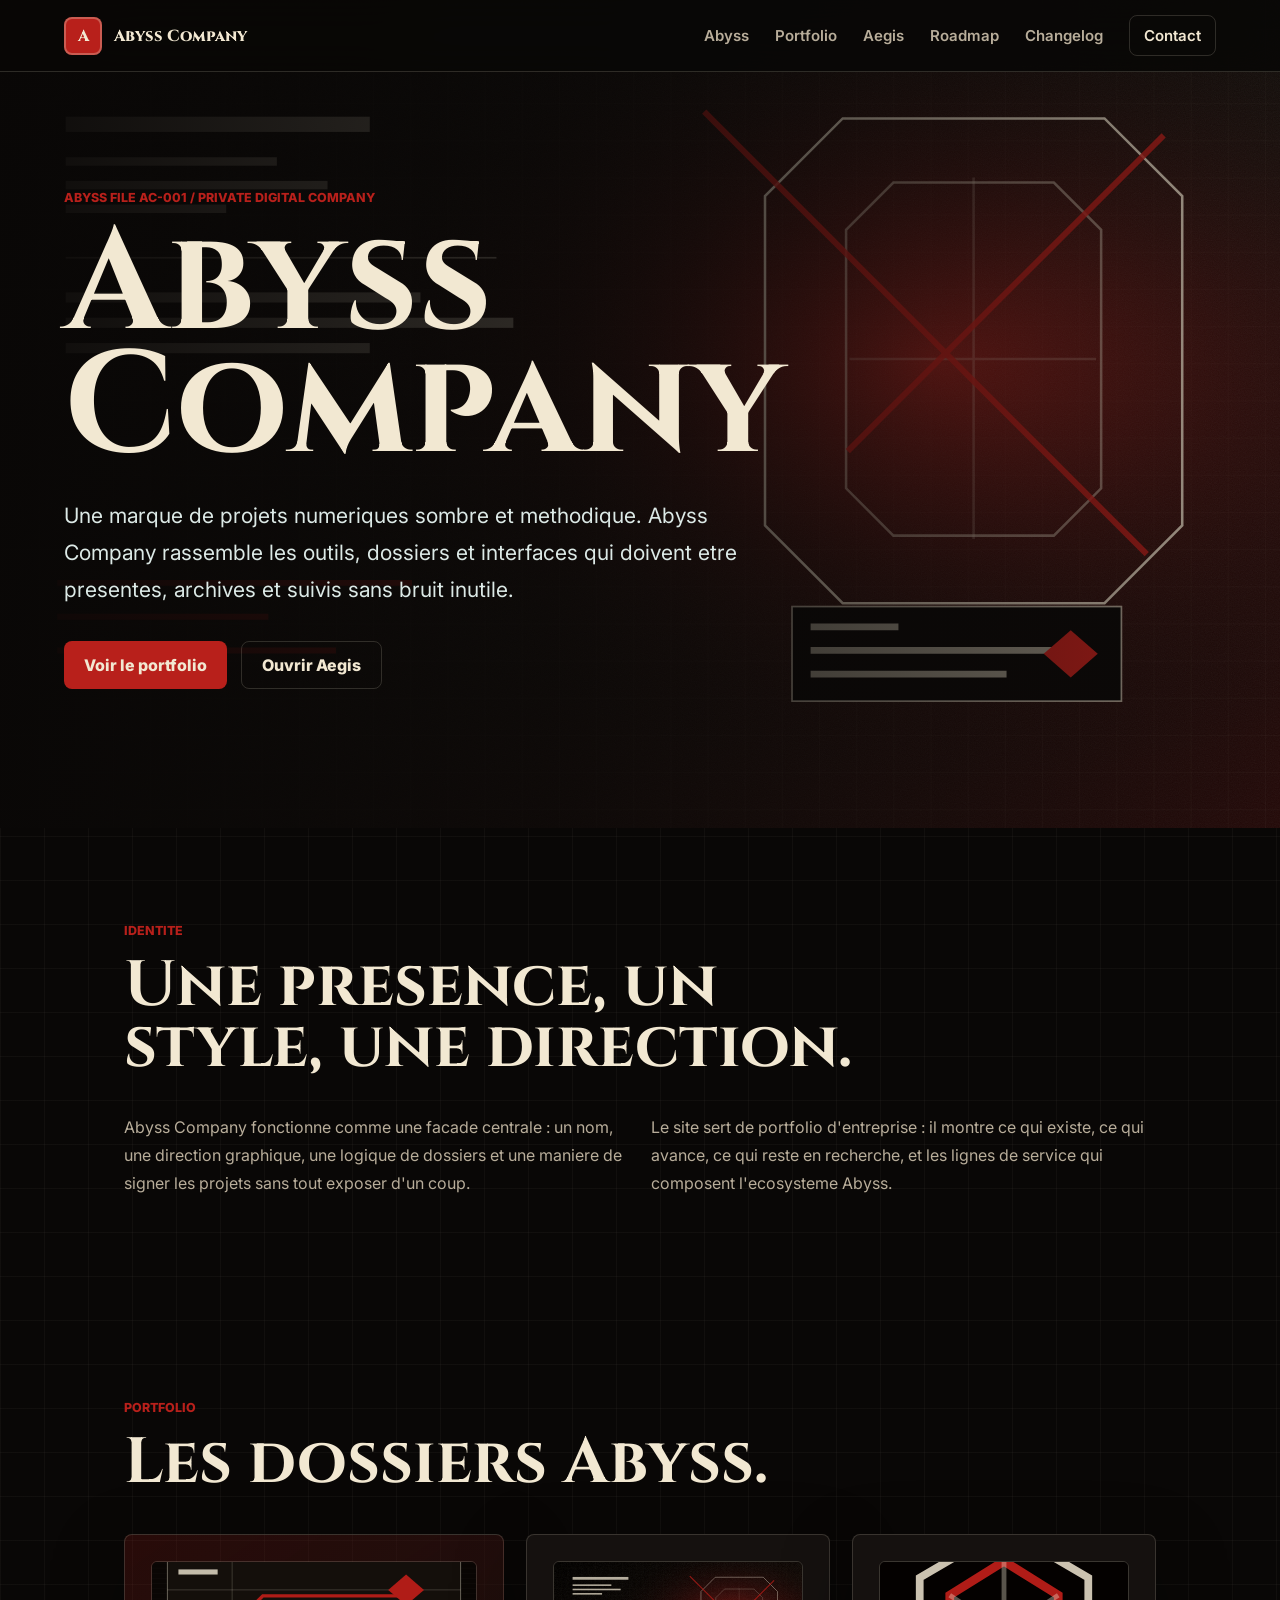
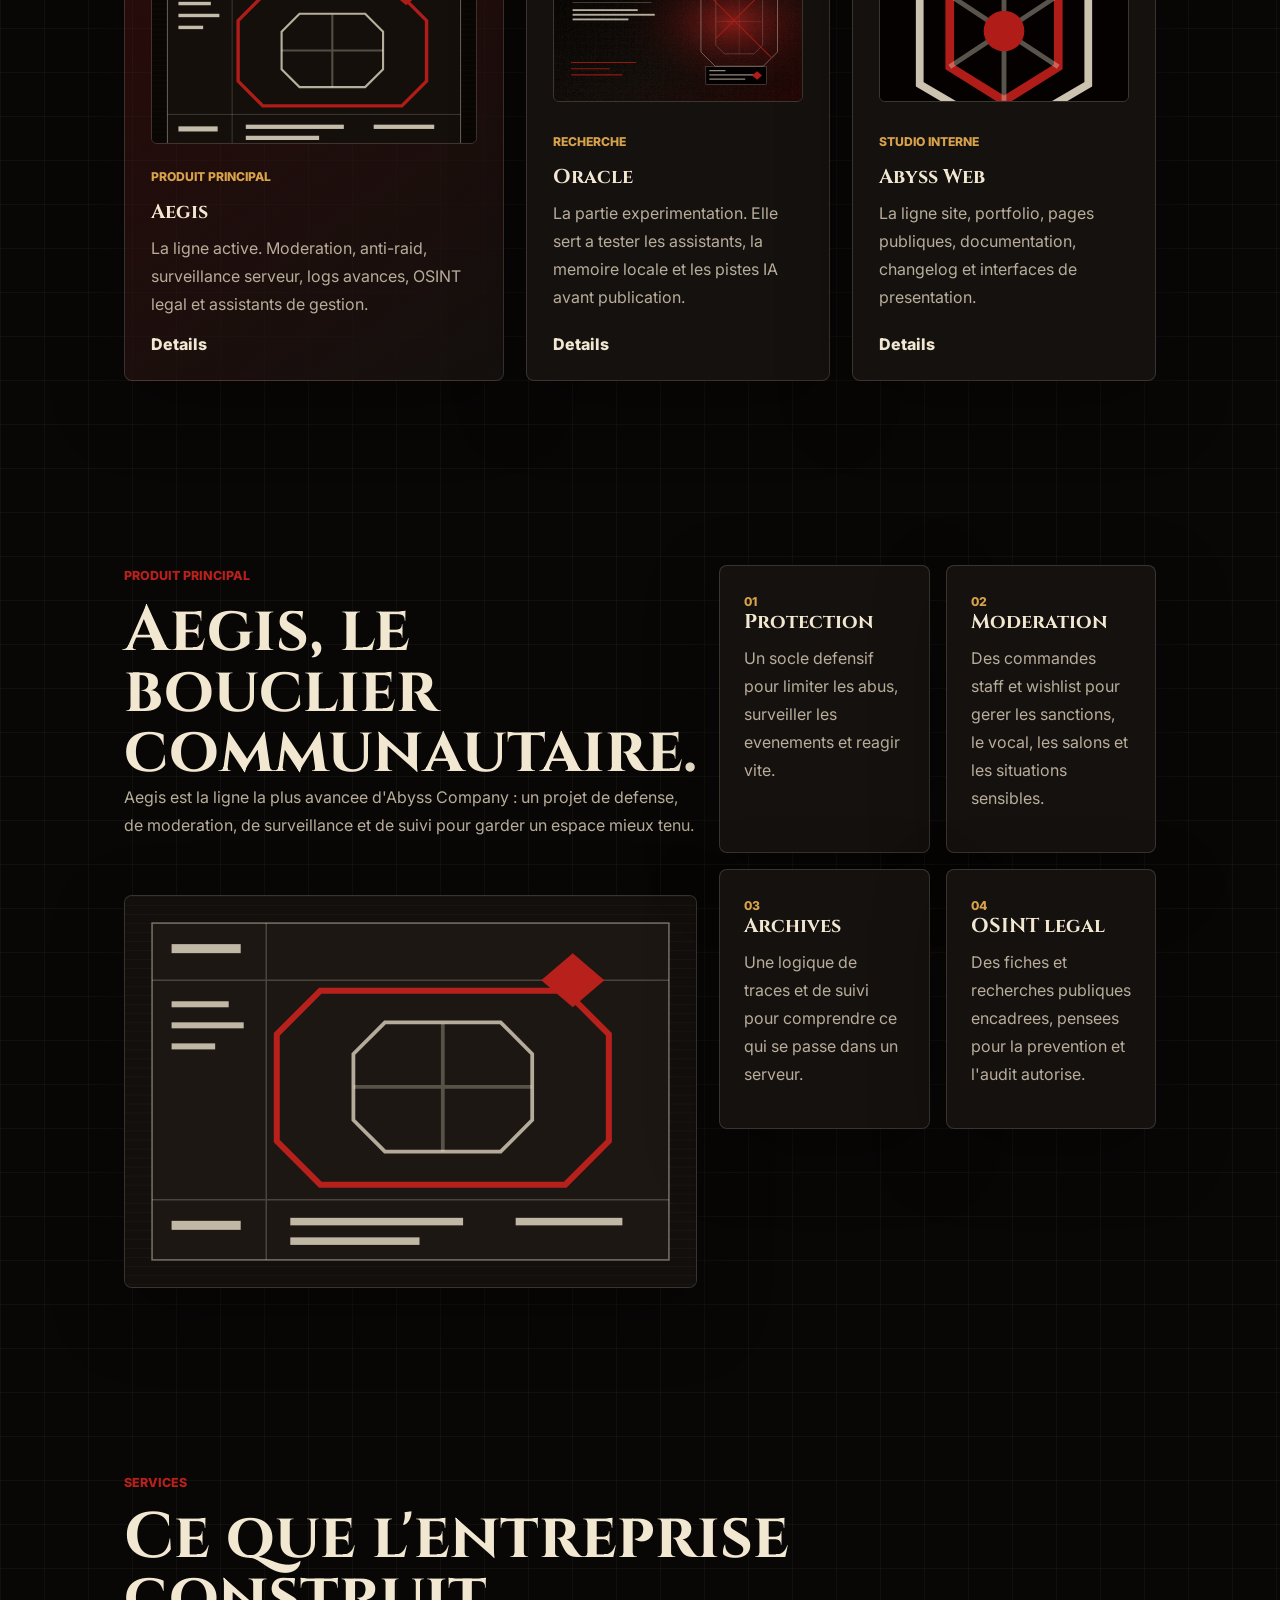
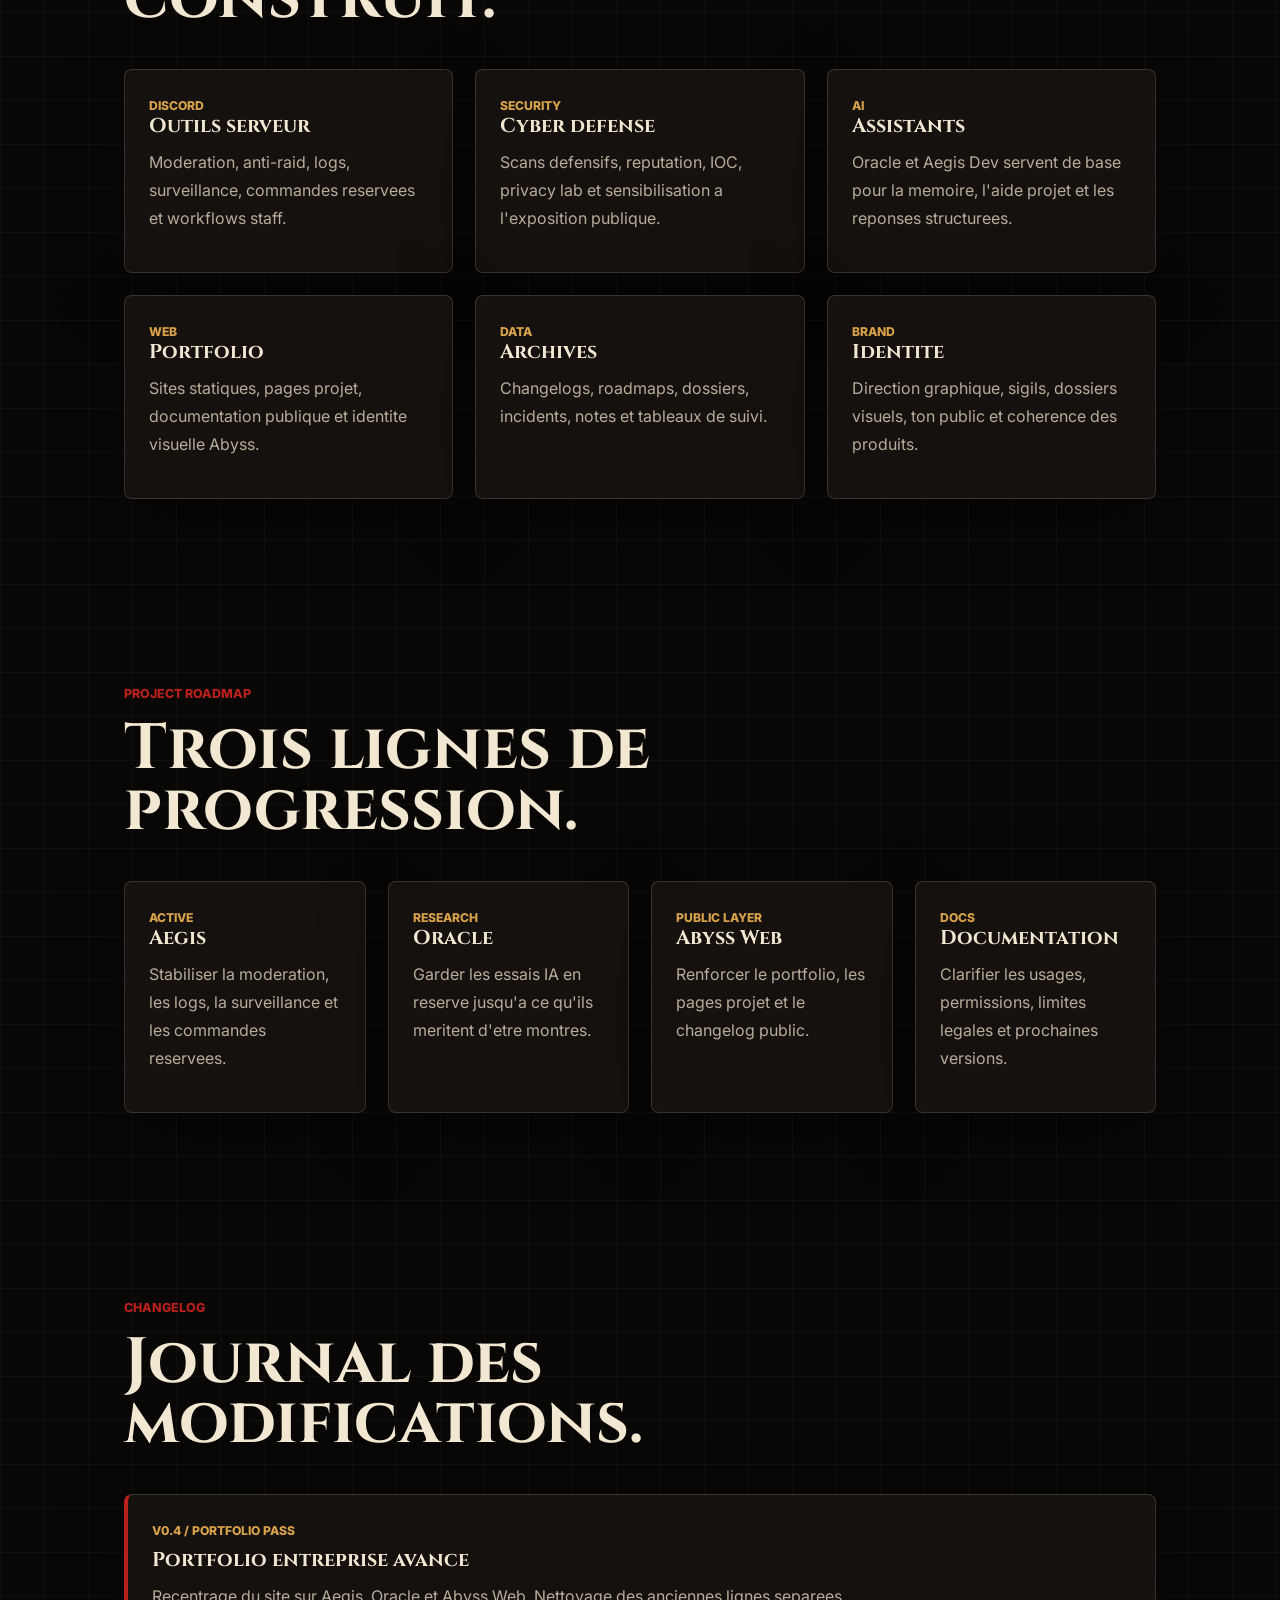
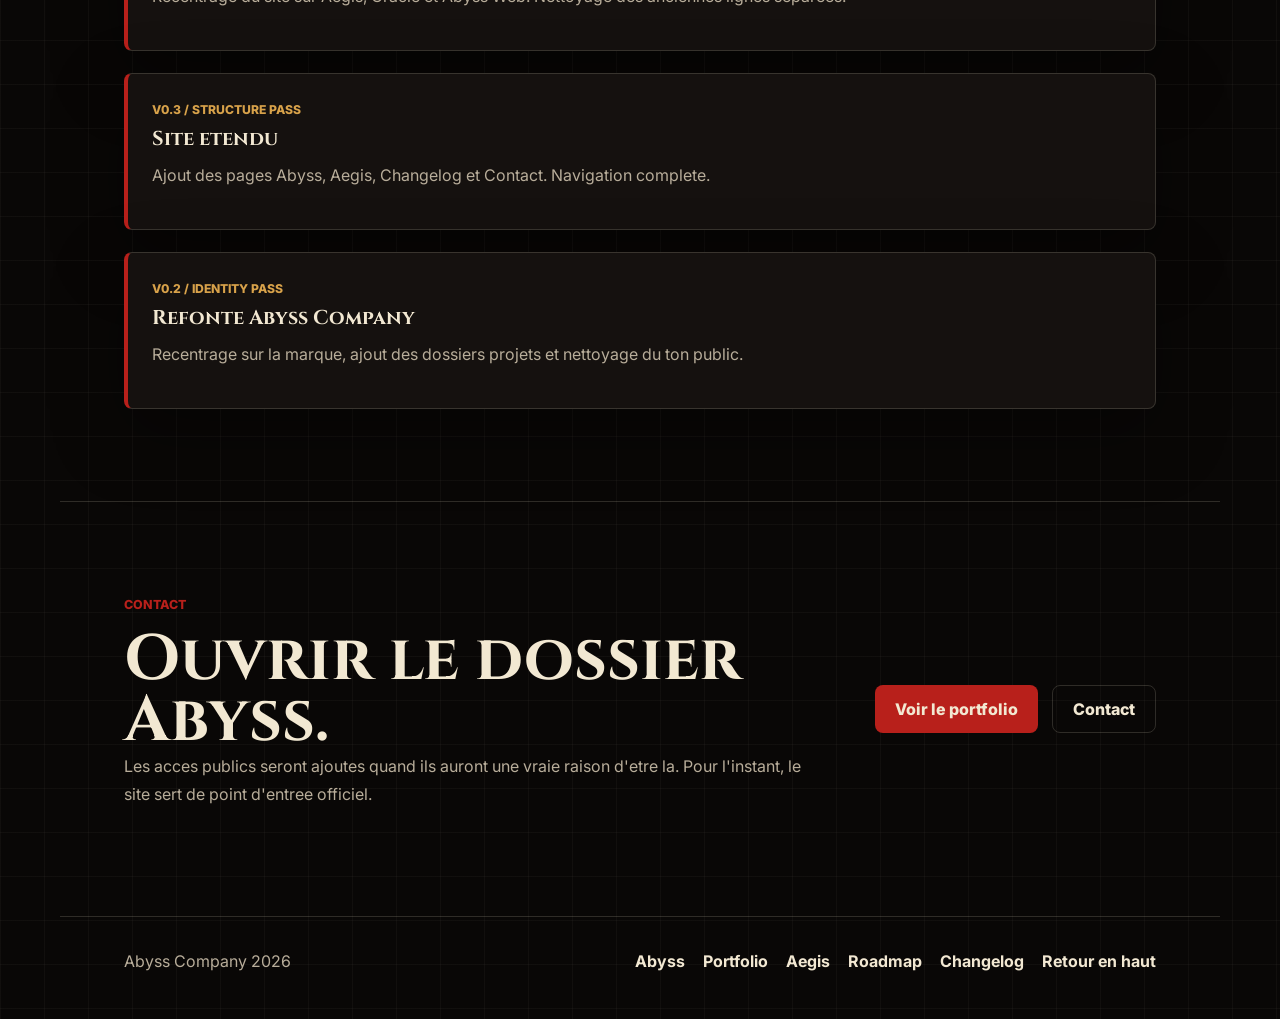
==== commit 549a8288: "Advance company portfolio homepage" ====
--- a/index.html
+++ b/index.html
@@ -1,14 +1,14 @@
 <!doctype html>
 <html lang="fr">
-  <head><meta charset="utf-8" /><meta name="viewport" content="width=device-width, initial-scale=1" /><meta name="description" content="Abyss Company est une identite numerique sombre, construite autour d'une presence forte, de projets suivis et d'une direction visuelle precise." /><title>Abyss Company</title><link rel="preconnect" href="https://fonts.googleapis.com" /><link rel="preconnect" href="https://fonts.gstatic.com" crossorigin /><link href="https://fonts.googleapis.com/css2?family=Cinzel:wght@600;700;800&family=Inter:wght@400;500;600;700;800&display=swap" rel="stylesheet" /><link rel="stylesheet" href="styles.css" /></head>
-  <body><header class="site-header"><a class="brand" href="index.html#top" aria-label="Abyss Company accueil"><span class="brand-mark">A</span><span>Abyss Company</span></a><button class="nav-toggle" type="button" aria-expanded="false" aria-controls="site-nav"><span></span><span></span><span></span></button><nav class="site-nav" id="site-nav" aria-label="Navigation principale"><a href="about.html">Abyss</a><a href="projects.html">Projets</a><a href="aegis.html">Aegis</a><a href="roadmap.html">Roadmap</a><a href="changelog.html">Changelog</a><a class="nav-action" href="support.html">Contact</a></nav></header>
-    <main id="top"><section class="hero"><div class="hero-backdrop" aria-hidden="true"></div><div class="hero-content"><p class="eyebrow">Abyss file AC-001 / private digital company</p><h1>Abyss Company</h1><p class="hero-lead">Une marque de projet sombre et methodique. Abyss Company rassemble ce qui doit etre presente, archive et suivi sans bruit inutile.</p><div class="hero-actions" aria-label="Actions principales"><a class="button primary" href="projects.html">Archives projets</a><a class="button secondary" href="about.html">Lire la vision</a></div></div></section>
-    <section class="section intro" aria-labelledby="intro-title"><div class="section-heading"><p class="eyebrow">Identite</p><h2 id="intro-title">Une presence, un style, une direction.</h2></div><div class="intro-grid"><p>Abyss Company fonctionne comme une facade centrale : un nom, une direction graphique, une logique de dossiers et une maniere de signer les projets sans tout exposer d'un coup.</p><p>Le site sert a garder une trace lisible : ce qui existe, ce qui avance, ce qui reste en reserve. Rien de plus, rien de moins.</p></div></section>
-    <section class="section projects-section" id="projects" aria-labelledby="projects-title"><div class="section-heading"><p class="eyebrow">Ecosysteme</p><h2 id="projects-title">Les lignes Abyss.</h2></div><div class="project-grid"><article class="project-card featured"><img src="assets/aegis-dossier.svg" alt="" aria-hidden="true" /><div><p class="card-label">Division active</p><h3>Aegis</h3><p>La ligne active. Protection, controle et suivi des espaces qui ont besoin d'une structure plus solide.</p></div><a href="aegis.html" aria-label="Voir le projet Aegis">Details</a></article><article class="project-card"><img src="assets/abyss-sigil.svg" alt="" aria-hidden="true" /><div><p class="card-label">Projet futur</p><h3>Bastion</h3><p>Une ligne defensive encore en cadrage. Plus stricte, plus froide, construite autour de la stabilite.</p></div><a href="projects.html#bastion" aria-label="Voir le projet Bastion">Details</a></article><article class="project-card"><img src="assets/hero-abyss-industrial.svg" alt="" aria-hidden="true" /><div><p class="card-label">Recherche</p><h3>Oracle</h3><p>La partie recherche. Elle sert a tester des pistes sans les transformer trop vite en promesses publiques.</p></div><a href="projects.html#oracle" aria-label="Voir le projet Oracle">Details</a></article></div></section>
-    <section class="section split-section" id="aegis" aria-labelledby="aegis-title"><div class="section-heading"><p class="eyebrow">Division active</p><h2 id="aegis-title">Aegis, le bouclier communautaire.</h2><p>Aegis est la ligne la plus avancee d'Abyss Company : un projet de defense, de gestion et de suivi pour garder un espace mieux tenu.</p></div><figure class="dossier-visual"><img src="assets/aegis-dossier.svg" alt="Visuel dossier industriel du projet Aegis" /></figure><div class="feature-list"><article><span>01</span><h3>Protection</h3><p>Un socle defensif pour limiter les abus, surveiller les evenements et reagir vite.</p></article><article><span>02</span><h3>Gestion</h3><p>Des actions lisibles, un cadre simple, moins de decisions perdues dans le bruit.</p></article><article><span>03</span><h3>Archives</h3><p>Une logique de traces et de suivi pour comprendre ce qui se passe dans un serveur.</p></article><article><span>04</span><h3>Evolution</h3><p>Une base faite pour avancer par versions, sans changer d'identite a chaque ajout.</p></article></div></section>
-    <section class="section vision-section" id="vision" aria-labelledby="vision-title"><div class="section-heading"><p class="eyebrow">Direction</p><h2 id="vision-title">Une marque avant tout.</h2></div><div class="vision-panel"><p>Abyss Company n'a pas besoin de tout raconter pour exister. La marque pose un cadre : des dossiers, des statuts, des versions, des projets qui avancent avec une meme signature.</p><ul class="pill-list" aria-label="Valeurs Abyss Company"><li>Presence</li><li>Controle</li><li>Clarte</li><li>Evolution</li></ul></div></section>
-    <section class="section roadmap-section" id="roadmap" aria-labelledby="roadmap-title"><div class="section-heading"><p class="eyebrow">Project roadmap</p><h2 id="roadmap-title">Trois lignes de progression.</h2></div><div class="timeline"><article><span>Active</span><h3>Aegis</h3><p>Stabiliser le dossier public et preparer une page dediee.</p></article><article><span>Concept</span><h3>Bastion</h3><p>Definir son role, son identite et sa place dans l'ecosysteme Abyss.</p></article><article><span>Research</span><h3>Oracle</h3><p>Garder les essais en reserve jusqu'a ce qu'ils meritent d'etre montres.</p></article><article><span>Public layer</span><h3>Site Abyss</h3><p>Renforcer l'identite publique et nettoyer chaque section au fil des versions.</p></article></div></section>
-    <section class="section changelog-section" id="changelog" aria-labelledby="changelog-title"><div class="section-heading"><p class="eyebrow">Changelog</p><h2 id="changelog-title">Journal des modifications.</h2></div><div class="changelog-list"><article><span>v0.2 / Identity pass</span><h3>Refonte Abyss Company</h3><p>Recentrage sur la marque, ajout des dossiers projets et nettoyage du ton public.</p></article><article><span>v0.1 / Foundation</span><h3>Base du site</h3><p>Mise en ligne de la premiere structure statique du site.</p></article></div></section>
-    <section class="section contact-section" id="contact" aria-labelledby="contact-title"><div class="contact-copy"><p class="eyebrow">Contact</p><h2 id="contact-title">Ouvrir le dossier Abyss.</h2><p>Les acces publics seront ajoutes quand ils auront une vraie raison d'etre la. Pour l'instant, le site sert de point d'entree officiel.</p></div><div class="contact-actions"><a class="button primary" href="projects.html">Voir les dossiers</a><a class="button secondary" href="support.html">Contact</a></div></section></main>
-    <footer class="site-footer"><p>Abyss Company 2026</p><div class="footer-links"><a href="about.html">Abyss</a><a href="projects.html">Projets</a><a href="aegis.html">Aegis</a><a href="roadmap.html">Roadmap</a><a href="changelog.html">Changelog</a><a href="#top">Retour en haut</a></div></footer><script src="script.js"></script></body>
+  <head><meta charset="utf-8" /><meta name="viewport" content="width=device-width, initial-scale=1" /><meta name="description" content="Abyss Company est une identite numerique sombre, construite autour d'Aegis, Oracle et d'un portfolio de projets suivis." /><title>Abyss Company</title><link rel="preconnect" href="https://fonts.googleapis.com" /><link rel="preconnect" href="https://fonts.gstatic.com" crossorigin /><link href="https://fonts.googleapis.com/css2?family=Cinzel:wght@600;700;800&family=Inter:wght@400;500;600;700;800&display=swap" rel="stylesheet" /><link rel="stylesheet" href="styles.css" /></head>
+  <body><header class="site-header"><a class="brand" href="index.html#top" aria-label="Abyss Company accueil"><span class="brand-mark">A</span><span>Abyss Company</span></a><button class="nav-toggle" type="button" aria-expanded="false" aria-controls="site-nav"><span></span><span></span><span></span></button><nav class="site-nav" id="site-nav" aria-label="Navigation principale"><a href="about.html">Abyss</a><a href="projects.html">Portfolio</a><a href="aegis.html">Aegis</a><a href="roadmap.html">Roadmap</a><a href="changelog.html">Changelog</a><a class="nav-action" href="support.html">Contact</a></nav></header>
+    <main id="top"><section class="hero"><div class="hero-backdrop" aria-hidden="true"></div><div class="hero-content"><p class="eyebrow">Abyss file AC-001 / private digital company</p><h1>Abyss Company</h1><p class="hero-lead">Une marque de projets numeriques sombre et methodique. Abyss Company rassemble les outils, dossiers et interfaces qui doivent etre presentes, archives et suivis sans bruit inutile.</p><div class="hero-actions" aria-label="Actions principales"><a class="button primary" href="projects.html">Voir le portfolio</a><a class="button secondary" href="aegis.html">Ouvrir Aegis</a></div></div></section>
+    <section class="section intro" aria-labelledby="intro-title"><div class="section-heading"><p class="eyebrow">Identite</p><h2 id="intro-title">Une presence, un style, une direction.</h2></div><div class="intro-grid"><p>Abyss Company fonctionne comme une facade centrale : un nom, une direction graphique, une logique de dossiers et une maniere de signer les projets sans tout exposer d'un coup.</p><p>Le site sert de portfolio d'entreprise : il montre ce qui existe, ce qui avance, ce qui reste en recherche, et les lignes de service qui composent l'ecosysteme Abyss.</p></div></section>
+    <section class="section projects-section" id="projects" aria-labelledby="projects-title"><div class="section-heading"><p class="eyebrow">Portfolio</p><h2 id="projects-title">Les dossiers Abyss.</h2></div><div class="project-grid"><article class="project-card featured"><img src="assets/aegis-dossier.svg" alt="" aria-hidden="true" /><div><p class="card-label">Produit principal</p><h3>Aegis</h3><p>La ligne active. Moderation, anti-raid, surveillance serveur, logs avances, OSINT legal et assistants de gestion.</p></div><a href="aegis.html" aria-label="Voir le projet Aegis">Details</a></article><article class="project-card"><img src="assets/hero-abyss-industrial.svg" alt="" aria-hidden="true" /><div><p class="card-label">Recherche</p><h3>Oracle</h3><p>La partie experimentation. Elle sert a tester les assistants, la memoire locale et les pistes IA avant publication.</p></div><a href="projects.html#oracle" aria-label="Voir le projet Oracle">Details</a></article><article class="project-card"><img src="assets/abyss-sigil.svg" alt="" aria-hidden="true" /><div><p class="card-label">Studio interne</p><h3>Abyss Web</h3><p>La ligne site, portfolio, pages publiques, documentation, changelog et interfaces de presentation.</p></div><a href="projects.html#abyss-web" aria-label="Voir le dossier Abyss Web">Details</a></article></div></section>
+    <section class="section split-section" id="aegis" aria-labelledby="aegis-title"><div class="section-heading"><p class="eyebrow">Produit principal</p><h2 id="aegis-title">Aegis, le bouclier communautaire.</h2><p>Aegis est la ligne la plus avancee d'Abyss Company : un projet de defense, de moderation, de surveillance et de suivi pour garder un espace mieux tenu.</p></div><figure class="dossier-visual"><img src="assets/aegis-dossier.svg" alt="Visuel dossier industriel du projet Aegis" /></figure><div class="feature-list"><article><span>01</span><h3>Protection</h3><p>Un socle defensif pour limiter les abus, surveiller les evenements et reagir vite.</p></article><article><span>02</span><h3>Moderation</h3><p>Des commandes staff et wishlist pour gerer les sanctions, le vocal, les salons et les situations sensibles.</p></article><article><span>03</span><h3>Archives</h3><p>Une logique de traces et de suivi pour comprendre ce qui se passe dans un serveur.</p></article><article><span>04</span><h3>OSINT legal</h3><p>Des fiches et recherches publiques encadrees, pensees pour la prevention et l'audit autorise.</p></article></div></section>
+    <section class="section vision-section" id="services" aria-labelledby="services-title"><div class="section-heading"><p class="eyebrow">Services</p><h2 id="services-title">Ce que l'entreprise construit.</h2></div><div class="domain-grid"><article><span>Discord</span><h3>Outils serveur</h3><p>Moderation, anti-raid, logs, surveillance, commandes reservees et workflows staff.</p></article><article><span>Security</span><h3>Cyber defense</h3><p>Scans defensifs, reputation, IOC, privacy lab et sensibilisation a l'exposition publique.</p></article><article><span>AI</span><h3>Assistants</h3><p>Oracle et Aegis Dev servent de base pour la memoire, l'aide projet et les reponses structurees.</p></article><article><span>Web</span><h3>Portfolio</h3><p>Sites statiques, pages projet, documentation publique et identite visuelle Abyss.</p></article><article><span>Data</span><h3>Archives</h3><p>Changelogs, roadmaps, dossiers, incidents, notes et tableaux de suivi.</p></article><article><span>Brand</span><h3>Identite</h3><p>Direction graphique, sigils, dossiers visuels, ton public et coherence des produits.</p></article></div></section>
+    <section class="section roadmap-section" id="roadmap" aria-labelledby="roadmap-title"><div class="section-heading"><p class="eyebrow">Project roadmap</p><h2 id="roadmap-title">Trois lignes de progression.</h2></div><div class="timeline"><article><span>Active</span><h3>Aegis</h3><p>Stabiliser la moderation, les logs, la surveillance et les commandes reservees.</p></article><article><span>Research</span><h3>Oracle</h3><p>Garder les essais IA en reserve jusqu'a ce qu'ils meritent d'etre montres.</p></article><article><span>Public layer</span><h3>Abyss Web</h3><p>Renforcer le portfolio, les pages projet et le changelog public.</p></article><article><span>Docs</span><h3>Documentation</h3><p>Clarifier les usages, permissions, limites legales et prochaines versions.</p></article></div></section>
+    <section class="section changelog-section" id="changelog" aria-labelledby="changelog-title"><div class="section-heading"><p class="eyebrow">Changelog</p><h2 id="changelog-title">Journal des modifications.</h2></div><div class="changelog-list"><article><span>v0.4 / Portfolio pass</span><h3>Portfolio entreprise avance</h3><p>Recentrage du site sur Aegis, Oracle et Abyss Web. Nettoyage des anciennes lignes separees.</p></article><article><span>v0.3 / Structure pass</span><h3>Site etendu</h3><p>Ajout des pages Abyss, Aegis, Changelog et Contact. Navigation complete.</p></article><article><span>v0.2 / Identity pass</span><h3>Refonte Abyss Company</h3><p>Recentrage sur la marque, ajout des dossiers projets et nettoyage du ton public.</p></article></div></section>
+    <section class="section contact-section" id="contact" aria-labelledby="contact-title"><div class="contact-copy"><p class="eyebrow">Contact</p><h2 id="contact-title">Ouvrir le dossier Abyss.</h2><p>Les acces publics seront ajoutes quand ils auront une vraie raison d'etre la. Pour l'instant, le site sert de point d'entree officiel.</p></div><div class="contact-actions"><a class="button primary" href="projects.html">Voir le portfolio</a><a class="button secondary" href="support.html">Contact</a></div></section></main>
+    <footer class="site-footer"><p>Abyss Company 2026</p><div class="footer-links"><a href="about.html">Abyss</a><a href="projects.html">Portfolio</a><a href="aegis.html">Aegis</a><a href="roadmap.html">Roadmap</a><a href="changelog.html">Changelog</a><a href="#top">Retour en haut</a></div></footer><script src="script.js"></script></body>
 </html>
--- a/styles.css
+++ b/styles.css
@@ -40,24 +40,27 @@
 .button.secondary { border: 1px solid var(--line); color: var(--text); }
 .section { margin: 0 auto; max-width: var(--max); padding: 92px 5vw; }
 .section-heading { max-width: 780px; }
-.intro-grid, .project-grid, .split-section, .timeline, .changelog-list, .manifesto-grid, .module-grid, .directory-grid, .contact-section { display: grid; gap: 22px; }
+.intro-grid, .project-grid, .split-section, .timeline, .changelog-list, .manifesto-grid, .module-grid, .directory-grid, .roadmap-board, .domain-grid, .contact-section { display: grid; gap: 22px; }
 .intro-grid { grid-template-columns: repeat(2, minmax(0, 1fr)); margin-top: 36px; }
 .project-grid { grid-template-columns: 1.25fr 1fr 1fr; margin-top: 40px; }
-.project-card, .feature-list article, .timeline article, .manifesto-grid article, .module-grid article, .directory-grid article, .vision-panel { background: var(--panel); border: 1px solid var(--line); border-radius: 8px; box-shadow: var(--shadow); }
+.project-card, .feature-list article, .timeline article, .manifesto-grid article, .module-grid article, .directory-grid article, .roadmap-board article, .domain-grid article, .vision-panel { background: var(--panel); border: 1px solid var(--line); border-radius: 8px; box-shadow: var(--shadow); }
 .project-card { display: flex; flex-direction: column; justify-content: space-between; min-height: 300px; overflow: hidden; padding: 26px; position: relative; }
 .project-card.featured { background: linear-gradient(145deg, rgba(184, 32, 27, 0.18), rgba(21, 17, 15, 0.98)); }
 .project-card a { color: var(--accent-strong); font-weight: 800; }
 .project-card img { aspect-ratio: 16 / 9; border: 1px solid var(--line); border-radius: 6px; display: block; filter: saturate(0.9) contrast(1.08); margin-bottom: 22px; object-fit: cover; width: 100%; }
-.card-label, .feature-list span, .timeline span, .manifesto-grid span, .module-grid span, .directory-grid span, .record-list span { color: var(--warning); font-size: 0.76rem; font-weight: 800; text-transform: uppercase; }
+.card-label, .feature-list span, .timeline span, .manifesto-grid span, .module-grid span, .directory-grid span, .roadmap-board span, .domain-grid span, .record-list span { color: var(--warning); font-size: 0.76rem; font-weight: 800; text-transform: uppercase; }
 .split-section { align-items: start; grid-template-columns: 0.88fr 1.12fr; }
 .split-section .section-heading { grid-column: 1; }
 .dossier-visual { background: var(--panel); border: 1px solid var(--line); border-radius: 8px; box-shadow: var(--shadow); grid-column: 1; margin: 18px 0 0; overflow: hidden; }
 .dossier-visual img { display: block; width: 100%; }
 .feature-list { display: grid; gap: 16px; grid-column: 2; grid-row: 1 / span 2; grid-template-columns: repeat(2, minmax(0, 1fr)); }
-.feature-list article, .timeline article, .manifesto-grid article, .module-grid article, .directory-grid article { padding: 24px; }
-.manifesto-grid, .module-grid, .directory-grid { grid-template-columns: repeat(3, minmax(0, 1fr)); margin-top: 40px; }
+.feature-list article, .timeline article, .manifesto-grid article, .module-grid article, .directory-grid article, .roadmap-board article, .domain-grid article { padding: 24px; }
+.manifesto-grid, .module-grid, .directory-grid, .domain-grid { grid-template-columns: repeat(3, minmax(0, 1fr)); margin-top: 40px; }
 .module-grid { grid-template-columns: repeat(4, minmax(0, 1fr)); }
 .directory-grid article { min-height: 220px; }
+.roadmap-board { grid-template-columns: repeat(2, minmax(0, 1fr)); margin-top: 40px; }
+.roadmap-board.single { grid-template-columns: 1fr; }
+.roadmap-board ol { color: var(--muted); line-height: 1.75; margin: 18px 0 0; padding-left: 22px; }
 .text-link { color: var(--accent-strong); display: inline-flex; font-weight: 800; margin-top: 12px; }
 .muted-link { color: var(--muted); pointer-events: none; }
 .changelog-list { margin-top: 40px; }
@@ -90,5 +93,5 @@
 .status-list li { align-items: center; background: var(--panel); border: 1px solid var(--line); border-radius: 8px; display: flex; justify-content: space-between; min-height: 52px; padding: 12px 16px; }
 .status-list strong { color: var(--text); }
 .status-list span { color: var(--muted); text-align: right; }
-@media (max-width: 900px) { .nav-toggle { align-items: center; background: transparent; border: 1px solid var(--line); border-radius: 8px; display: inline-flex; flex-direction: column; gap: 5px; height: 42px; justify-content: center; width: 42px; } .nav-toggle span { background: var(--text); border-radius: 99px; display: block; height: 2px; width: 18px; } .site-nav { align-items: stretch; background: rgba(9, 7, 6, 0.98); border-bottom: 1px solid var(--line); display: none; flex-direction: column; left: 0; padding: 18px 5vw 24px; position: absolute; right: 0; top: 72px; } .site-nav.open { display: flex; } .intro-grid, .project-grid, .split-section, .timeline, .changelog-list, .manifesto-grid, .module-grid, .directory-grid, .project-detail, .project-detail.reverse, .contact-section { grid-template-columns: 1fr; } .split-section .section-heading, .dossier-visual, .feature-list, .project-detail.reverse .project-detail-copy, .project-detail.reverse img { grid-column: auto; grid-row: auto; order: initial; } .contact-actions { justify-content: flex-start; } }
+@media (max-width: 900px) { .nav-toggle { align-items: center; background: transparent; border: 1px solid var(--line); border-radius: 8px; display: inline-flex; flex-direction: column; gap: 5px; height: 42px; justify-content: center; width: 42px; } .nav-toggle span { background: var(--text); border-radius: 99px; display: block; height: 2px; width: 18px; } .site-nav { align-items: stretch; background: rgba(9, 7, 6, 0.98); border-bottom: 1px solid var(--line); display: none; flex-direction: column; left: 0; padding: 18px 5vw 24px; position: absolute; right: 0; top: 72px; } .site-nav.open { display: flex; } .intro-grid, .project-grid, .split-section, .timeline, .changelog-list, .manifesto-grid, .module-grid, .directory-grid, .roadmap-board, .roadmap-board.single, .domain-grid, .project-detail, .project-detail.reverse, .contact-section { grid-template-columns: 1fr; } .split-section .section-heading, .dossier-visual, .feature-list, .project-detail.reverse .project-detail-copy, .project-detail.reverse img { grid-column: auto; grid-row: auto; order: initial; } .contact-actions { justify-content: flex-start; } }
 @media (max-width: 560px) { h1 { font-size: clamp(3.1rem, 22vw, 5rem); } .hero { min-height: 88vh; padding-top: 110px; } .section { padding-bottom: 68px; padding-top: 68px; } .feature-list { grid-template-columns: 1fr; } .project-card { min-height: 240px; } .site-footer { align-items: flex-start; flex-direction: column; gap: 12px; } .record-list article { grid-template-columns: 1fr; } }
